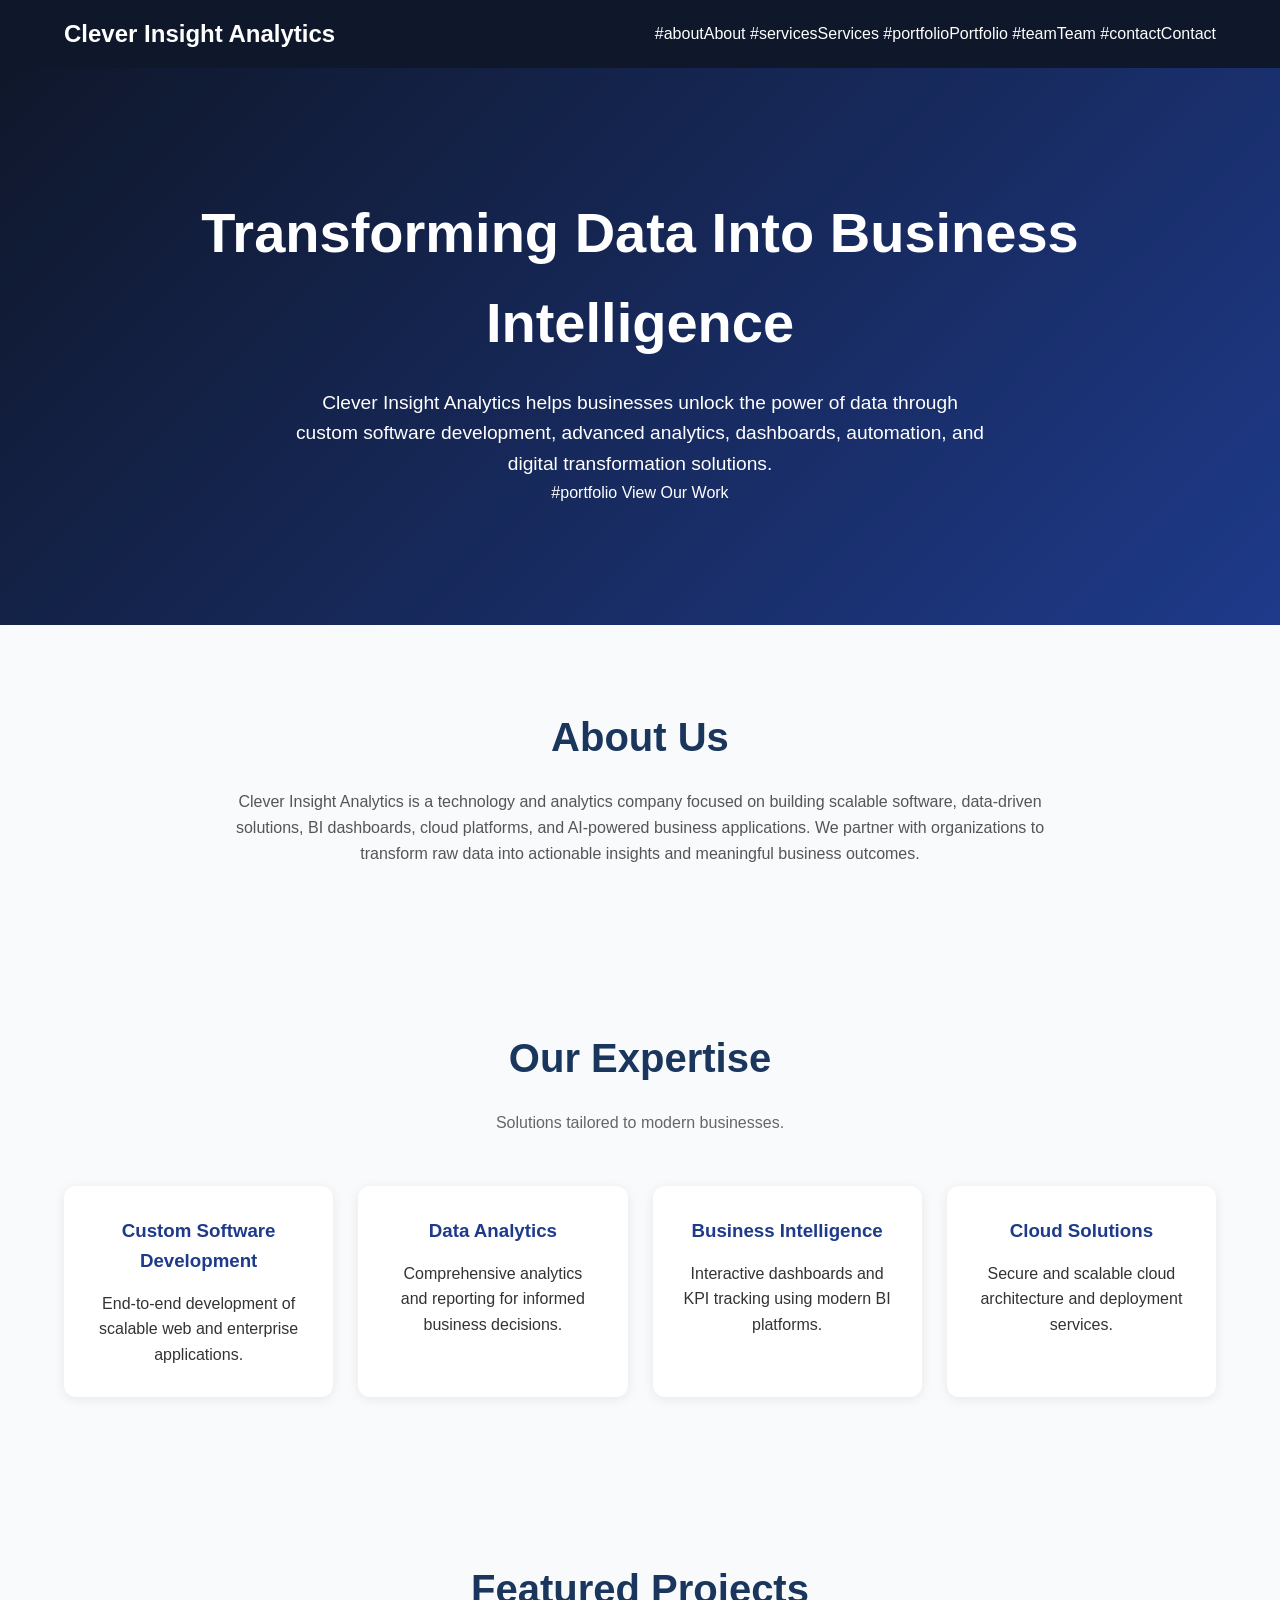
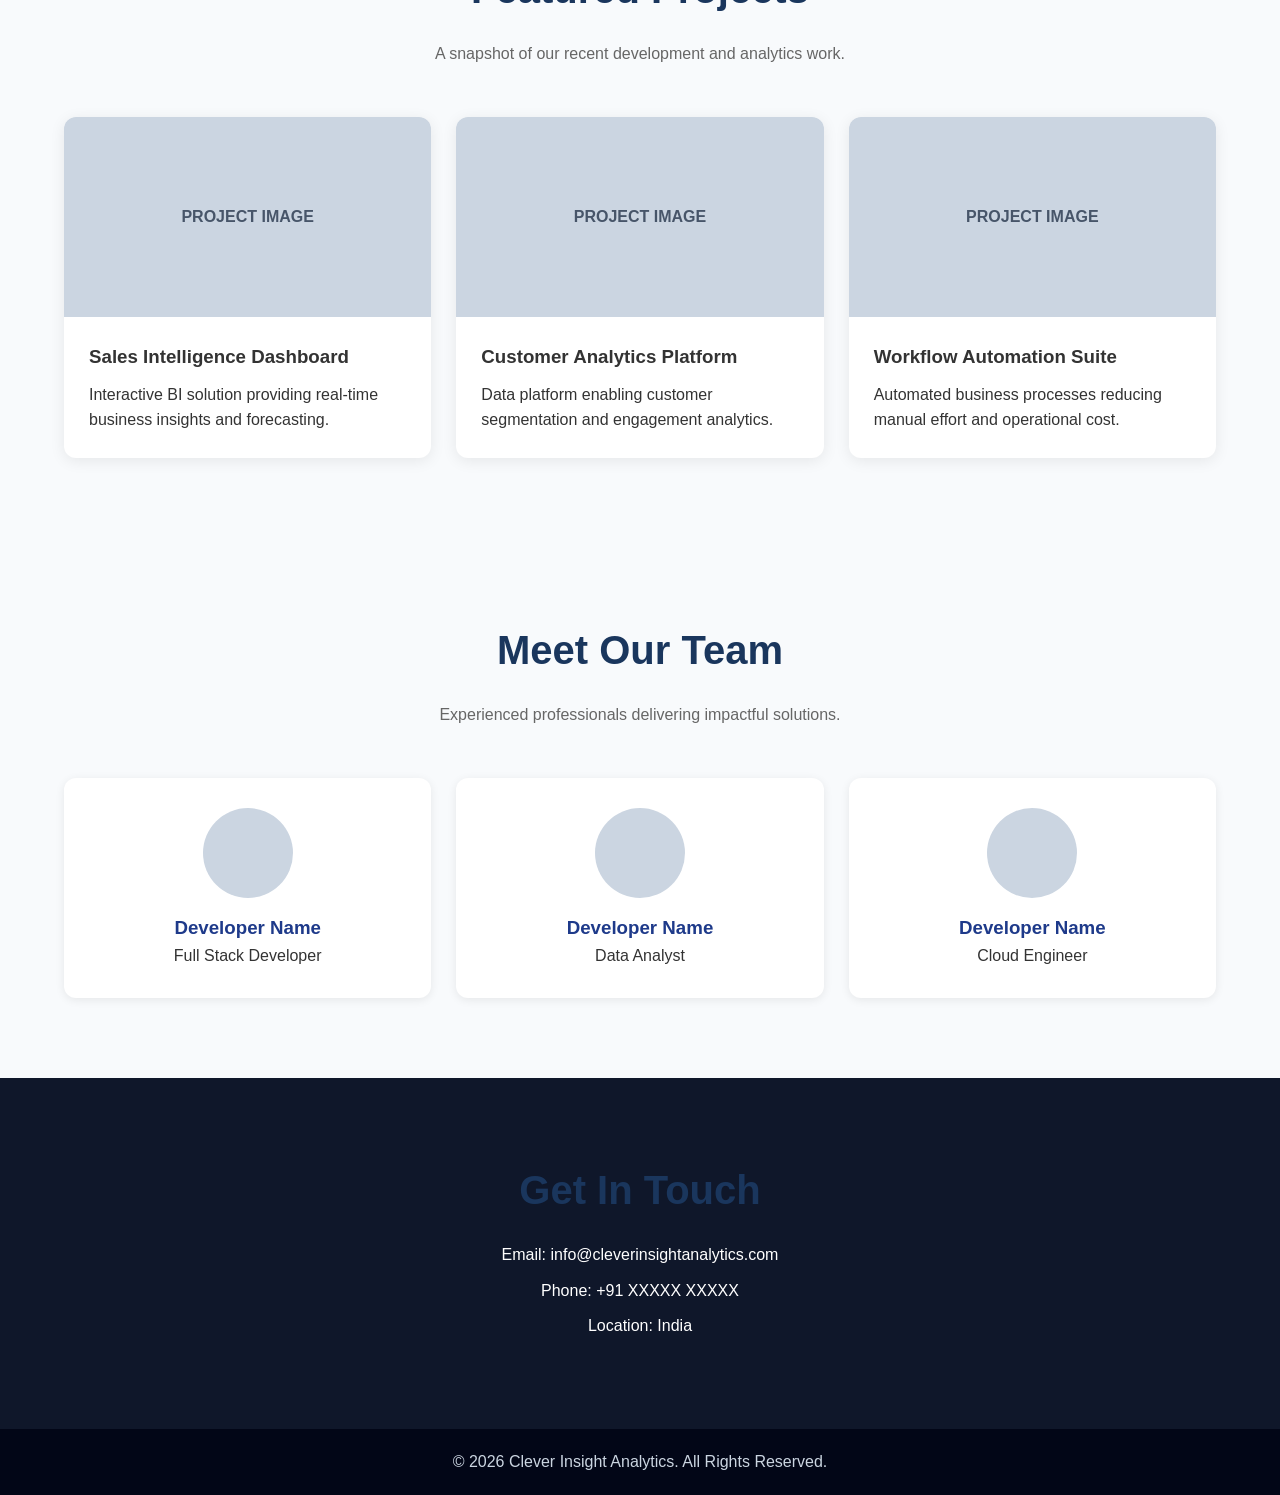
==== index.html @ 10a28049 "First commit with a template website for Clever Insight Analytics" ====
<!DOCTYPE html>
<html lang="en">
<head>
    <meta charset="UTF-8">
    <meta name="viewport" content="width=device-width, initial-scale=1.0">

    <!-- CUSTOMIZE: Website Title -->
    <title>Clever Insight Analytics | Portfolio</title>

    <style>
        /* ==============================
           GLOBAL STYLES
        ============================== */

        * {
            margin: 0;
            padding: 0;
            box-sizing: border-box;
        }

        body {
            font-family: 'Segoe UI', sans-serif;
            line-height: 1.6;
            color: #333;
            background: #f8fafc;
        }

        a {
            text-decoration: none;
        }

        .container {
            width: 90%;
            max-width: 1200px;
            margin: auto;
        }

        section {
            padding: 80px 0;
        }

        h2 {
            text-align: center;
            margin-bottom: 20px;
            font-size: 2.5rem;
            color: #1a365d;
        }

        .section-description {
            text-align: center;
            color: #666;
            margin-bottom: 50px;
        }

        /* ==============================
           NAVBAR
        ============================== */

        nav {
            background: #0f172a;
            color: white;
            position: sticky;
            top: 0;
            z-index: 100;
            padding: 15px 0;
        }

        .nav-wrapper {
            display: flex;
            justify-content: space-between;
            align-items: center;
        }

        .logo {
            font-size: 1.5rem;
            font-weight: bold;
        }

        .nav-links a {
            color: white;
            margin-left: 25px;
            font-weight: 500;
        }

        .nav-links a:hover {
            color: #38bdf8;
        }

        /* ==============================
           HERO SECTION
        ============================== */

        .hero {
            background: linear-gradient(135deg, #0f172a, #1e3a8a);
            color: white;
            text-align: center;
            padding: 120px 20px;
        }

        .hero h1 {
            font-size: 3.5rem;
            margin-bottom: 20px;
        }

        .hero p {
            max-width: 700px;
            margin: auto;
            font-size: 1.2rem;
        }

        .hero-btn {
            display: inline-block;
            margin-top: 30px;
            background: #38bdf8;
            color: #fff;
            padding: 14px 28px;
            border-radius: 8px;
            transition: 0.3s;
        }

        .hero-btn:hover {
            background: #0ea5e9;
        }

        /* ==============================
           ABOUT SECTION
        ============================== */

        .about {
            text-align: center;
        }

        .about p {
            max-width: 850px;
            margin: auto;
            color: #555;
        }

        /* ==============================
           SERVICES
        ============================== */

        .services-grid {
            display: grid;
            grid-template-columns: repeat(auto-fit, minmax(260px, 1fr));
            gap: 25px;
        }

        .service-card {
            background: white;
            padding: 30px;
            border-radius: 12px;
            box-shadow: 0 2px 12px rgba(0,0,0,0.08);
            text-align: center;
        }

        .service-card h3 {
            color: #1e3a8a;
            margin-bottom: 15px;
        }

        /* ==============================
           PORTFOLIO
        ============================== */

        .portfolio-grid {
            display: grid;
            grid-template-columns: repeat(auto-fit,minmax(300px,1fr));
            gap: 25px;
        }

        .portfolio-card {
            background: white;
            border-radius: 12px;
            overflow: hidden;
            box-shadow: 0 3px 15px rgba(0,0,0,.08);
        }

        .portfolio-image {
            height: 200px;
            background: #cbd5e1;
            display: flex;
            align-items: center;
            justify-content: center;
            color: #475569;
            font-weight: bold;
        }

        .portfolio-content {
            padding: 25px;
        }

        .portfolio-content h3 {
            margin-bottom: 10px;
        }

        /* ==============================
           TEAM
        ============================== */

        .team-grid {
            display: grid;
            grid-template-columns: repeat(auto-fit,minmax(250px,1fr));
            gap: 25px;
        }

        .team-card {
            background: white;
            border-radius: 12px;
            padding: 30px;
            text-align: center;
            box-shadow: 0 2px 10px rgba(0,0,0,.08);
        }

        .team-avatar {
            width: 90px;
            height: 90px;
            border-radius: 50%;
            background: #cbd5e1;
            margin: 0 auto 15px;
        }

        .team-card h3 {
            color: #1e3a8a;
        }

        /* ==============================
           CONTACT
        ============================== */

        .contact {
            background: #0f172a;
            color: white;
            text-align: center;
        }

        .contact p {
            margin: 10px 0;
        }

        /* ==============================
           FOOTER
        ============================== */

        footer {
            background: #020617;
            color: #cbd5e1;
            text-align: center;
            padding: 20px;
        }

        @media(max-width:768px) {

            .hero h1 {
                font-size: 2.5rem;
            }

            .nav-links {
                font-size: 0.9rem;
            }
        }
    </style>
</head>
<body>

    <!-- ==============================
         NAVIGATION
         CUSTOMIZE: Menu items if needed
    =============================== -->
    <nav>
        <div class="container nav-wrapper">
            <div class="logo">Clever Insight Analytics</div>

            <div class="nav-links">
                #aboutAbout</a>
                #servicesServices</a>
                #portfolioPortfolio</a>
                #teamTeam</a>
                #contactContact</a>
            </div>
        </div>
    </nav>


    <!-- ==============================
         HERO SECTION
         CUSTOMIZE: Heading & Tagline
    =============================== -->
    <section class="hero">
        <div class="container">
            <h1>Transforming Data Into Business Intelligence</h1>

            <p>
                Clever Insight Analytics helps businesses unlock the
                power of data through custom software development,
                advanced analytics, dashboards, automation, and
                digital transformation solutions.
            </p>

            #portfolio
                View Our Work
            </a>
        </div>
    </section>


    <!-- ==============================
         ABOUT US
         CUSTOMIZE: Company description
    =============================== -->
    <section id="about" class="about">
        <div class="container">
            <h2>About Us</h2>

            <p>
                Clever Insight Analytics is a technology and analytics
                company focused on building scalable software,
                data-driven solutions, BI dashboards, cloud platforms,
                and AI-powered business applications. We partner with
                organizations to transform raw data into actionable
                insights and meaningful business outcomes.
            </p>
        </div>
    </section>


    <!-- ==============================
         SERVICES
         CUSTOMIZE: Service offerings
    =============================== -->
    <section id="services">
        <div class="container">
            <h2>Our Expertise</h2>
            <p class="section-description">
                Solutions tailored to modern businesses.
            </p>

            <div class="services-grid">

                <div class="service-card">
                    <h3>Custom Software Development</h3>
                    <p>
                        End-to-end development of scalable web and
                        enterprise applications.
                    </p>
                </div>

                <div class="service-card">
                    <h3>Data Analytics</h3>
                    <p>
                        Comprehensive analytics and reporting for
                        informed business decisions.
                    </p>
                </div>

                <div class="service-card">
                    <h3>Business Intelligence</h3>
                    <p>
                        Interactive dashboards and KPI tracking using
                        modern BI platforms.
                    </p>
                </div>

                <div class="service-card">
                    <h3>Cloud Solutions</h3>
                    <p>
                        Secure and scalable cloud architecture and
                        deployment services.
                    </p>
                </div>

            </div>
        </div>
    </section>


    <!-- ==============================
         PORTFOLIO
         CUSTOMIZE:
         - Project names
         - Descriptions
         - Images
    =============================== -->
    <section id="portfolio">
        <div class="container">
            <h2>Featured Projects</h2>

            <p class="section-description">
                A snapshot of our recent development and analytics work.
            </p>

            <div class="portfolio-grid">

                <div class="portfolio-card">
                    <div class="portfolio-image">
                        PROJECT IMAGE
                    </div>

                    <div class="portfolio-content">
                        <h3>Sales Intelligence Dashboard</h3>
                        <p>
                            Interactive BI solution providing real-time
                            business insights and forecasting.
                        </p>
                    </div>
                </div>

                <div class="portfolio-card">
                    <div class="portfolio-image">
                        PROJECT IMAGE
                    </div>

                    <div class="portfolio-content">
                        <h3>Customer Analytics Platform</h3>
                        <p>
                            Data platform enabling customer segmentation
                            and engagement analytics.
                        </p>
                    </div>
                </div>

                <div class="portfolio-card">
                    <div class="portfolio-image">
                        PROJECT IMAGE
                    </div>

                    <div class="portfolio-content">
                        <h3>Workflow Automation Suite</h3>
                        <p>
                            Automated business processes reducing manual
                            effort and operational cost.
                        </p>
                    </div>
                </div>

            </div>
        </div>
    </section>


    <!-- ==============================
         TEAM SECTION
         CUSTOMIZE:
         Developer names
         Roles
         Profile photos
    =============================== -->
    <section id="team">
        <div class="container">
            <h2>Meet Our Team</h2>

            <p class="section-description">
                Experienced professionals delivering impactful solutions.
            </p>

            <div class="team-grid">

                <div class="team-card">
                    <div class="team-avatar"></div>
                    <h3>Developer Name</h3>
                    <p>Full Stack Developer</p>
                </div>

                <div class="team-card">
                    <div class="team-avatar"></div>
                    <h3>Developer Name</h3>
                    <p>Data Analyst</p>
                </div>

                <div class="team-card">
                    <div class="team-avatar"></div>
                    <h3>Developer Name</h3>
                    <p>Cloud Engineer</p>
                </div>

            </div>
        </div>
    </section>


    <!-- ==============================
         CONTACT
         CUSTOMIZE:
         Email
         Phone
         Address
         Social Links
    =============================== -->
    <section id="contact" class="contact">
        <div class="container">
            <h2>Get In Touch</h2>

            <p>Email: info@cleverinsightanalytics.com</p>
            <p>Phone: +91 XXXXX XXXXX</p>
            <p>Location: India</p>
        </div>
    </section>


    <!-- ==============================
         FOOTER
         CUSTOMIZE: Copyright
    =============================== -->
    <footer>
        <p>
            © 2026 Clever Insight Analytics.
            All Rights Reserved.
        </p>
    </footer>

</body>
</html>
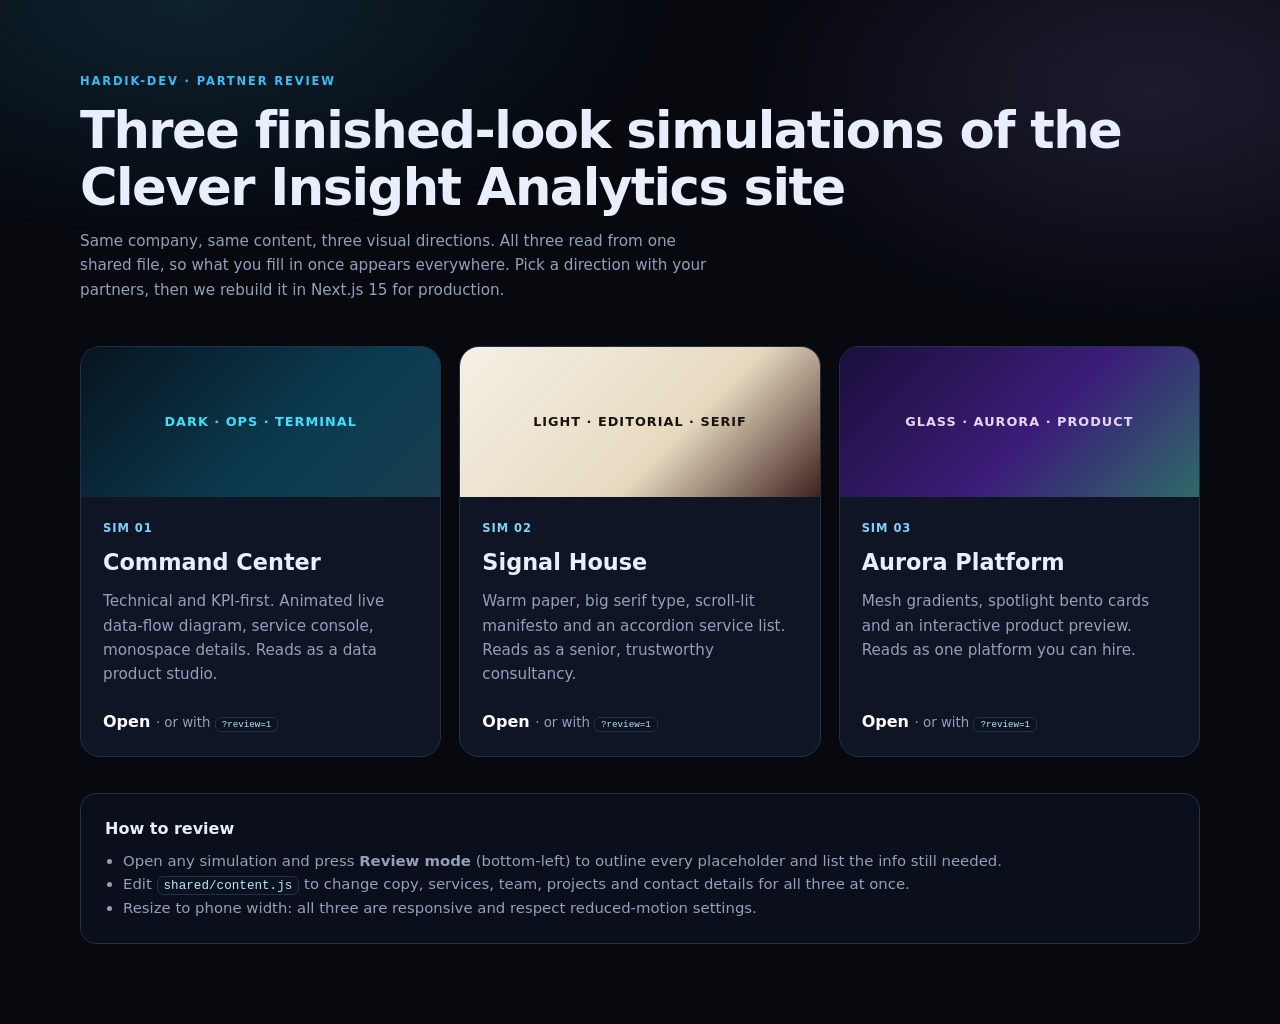
==== commit 95987363: "Add files via upload" ====
--- a/index.html
+++ b/index.html
@@ -1,512 +1,72 @@
 <!DOCTYPE html>
 <html lang="en">
 <head>
-    <meta charset="UTF-8">
-    <meta name="viewport" content="width=device-width, initial-scale=1.0">
-
-    <!-- CUSTOMIZE: Website Title -->
-    <title>Clever Insight Analytics | Portfolio</title>
-
-    <style>
-        /* ==============================
-           GLOBAL STYLES
-        ============================== */
-
-        * {
-            margin: 0;
-            padding: 0;
-            box-sizing: border-box;
-        }
-
-        body {
-            font-family: 'Segoe UI', sans-serif;
-            line-height: 1.6;
-            color: #333;
-            background: #f8fafc;
-        }
-
-        a {
-            text-decoration: none;
-        }
-
-        .container {
-            width: 90%;
-            max-width: 1200px;
-            margin: auto;
-        }
-
-        section {
-            padding: 80px 0;
-        }
-
-        h2 {
-            text-align: center;
-            margin-bottom: 20px;
-            font-size: 2.5rem;
-            color: #1a365d;
-        }
-
-        .section-description {
-            text-align: center;
-            color: #666;
-            margin-bottom: 50px;
-        }
-
-        /* ==============================
-           NAVBAR
-        ============================== */
-
-        nav {
-            background: #0f172a;
-            color: white;
-            position: sticky;
-            top: 0;
-            z-index: 100;
-            padding: 15px 0;
-        }
-
-        .nav-wrapper {
-            display: flex;
-            justify-content: space-between;
-            align-items: center;
-        }
-
-        .logo {
-            font-size: 1.5rem;
-            font-weight: bold;
-        }
-
-        .nav-links a {
-            color: white;
-            margin-left: 25px;
-            font-weight: 500;
-        }
-
-        .nav-links a:hover {
-            color: #38bdf8;
-        }
-
-        /* ==============================
-           HERO SECTION
-        ============================== */
-
-        .hero {
-            background: linear-gradient(135deg, #0f172a, #1e3a8a);
-            color: white;
-            text-align: center;
-            padding: 120px 20px;
-        }
-
-        .hero h1 {
-            font-size: 3.5rem;
-            margin-bottom: 20px;
-        }
-
-        .hero p {
-            max-width: 700px;
-            margin: auto;
-            font-size: 1.2rem;
-        }
-
-        .hero-btn {
-            display: inline-block;
-            margin-top: 30px;
-            background: #38bdf8;
-            color: #fff;
-            padding: 14px 28px;
-            border-radius: 8px;
-            transition: 0.3s;
-        }
-
-        .hero-btn:hover {
-            background: #0ea5e9;
-        }
-
-        /* ==============================
-           ABOUT SECTION
-        ============================== */
-
-        .about {
-            text-align: center;
-        }
-
-        .about p {
-            max-width: 850px;
-            margin: auto;
-            color: #555;
-        }
-
-        /* ==============================
-           SERVICES
-        ============================== */
-
-        .services-grid {
-            display: grid;
-            grid-template-columns: repeat(auto-fit, minmax(260px, 1fr));
-            gap: 25px;
-        }
-
-        .service-card {
-            background: white;
-            padding: 30px;
-            border-radius: 12px;
-            box-shadow: 0 2px 12px rgba(0,0,0,0.08);
-            text-align: center;
-        }
-
-        .service-card h3 {
-            color: #1e3a8a;
-            margin-bottom: 15px;
-        }
-
-        /* ==============================
-           PORTFOLIO
-        ============================== */
-
-        .portfolio-grid {
-            display: grid;
-            grid-template-columns: repeat(auto-fit,minmax(300px,1fr));
-            gap: 25px;
-        }
-
-        .portfolio-card {
-            background: white;
-            border-radius: 12px;
-            overflow: hidden;
-            box-shadow: 0 3px 15px rgba(0,0,0,.08);
-        }
-
-        .portfolio-image {
-            height: 200px;
-            background: #cbd5e1;
-            display: flex;
-            align-items: center;
-            justify-content: center;
-            color: #475569;
-            font-weight: bold;
-        }
-
-        .portfolio-content {
-            padding: 25px;
-        }
-
-        .portfolio-content h3 {
-            margin-bottom: 10px;
-        }
-
-        /* ==============================
-           TEAM
-        ============================== */
-
-        .team-grid {
-            display: grid;
-            grid-template-columns: repeat(auto-fit,minmax(250px,1fr));
-            gap: 25px;
-        }
-
-        .team-card {
-            background: white;
-            border-radius: 12px;
-            padding: 30px;
-            text-align: center;
-            box-shadow: 0 2px 10px rgba(0,0,0,.08);
-        }
-
-        .team-avatar {
-            width: 90px;
-            height: 90px;
-            border-radius: 50%;
-            background: #cbd5e1;
-            margin: 0 auto 15px;
-        }
-
-        .team-card h3 {
-            color: #1e3a8a;
-        }
-
-        /* ==============================
-           CONTACT
-        ============================== */
-
-        .contact {
-            background: #0f172a;
-            color: white;
-            text-align: center;
-        }
-
-        .contact p {
-            margin: 10px 0;
-        }
-
-        /* ==============================
-           FOOTER
-        ============================== */
-
-        footer {
-            background: #020617;
-            color: #cbd5e1;
-            text-align: center;
-            padding: 20px;
-        }
-
-        @media(max-width:768px) {
-
-            .hero h1 {
-                font-size: 2.5rem;
-            }
-
-            .nav-links {
-                font-size: 0.9rem;
-            }
-        }
-    </style>
+  <meta charset="UTF-8" />
+  <meta name="viewport" content="width=device-width, initial-scale=1" />
+  <title>Clever Insight Analytics — Design simulations (partner review)</title>
+  <meta name="robots" content="noindex" />
+  <style>
+    :root{--bg:#07090f;--card:#0f1524;--line:#243049;--text:#e8eefc;--muted:#93a0bb}
+    *{box-sizing:border-box;margin:0;padding:0}
+    body{font-family:ui-sans-serif,system-ui,"Segoe UI",sans-serif;background:var(--bg);color:var(--text);min-height:100vh;line-height:1.6}
+    body::before{content:"";position:fixed;inset:0;z-index:-1;background:radial-gradient(800px 400px at 15% 0%,rgba(56,189,248,.14),transparent 60%),radial-gradient(700px 400px at 90% 10%,rgba(167,139,250,.14),transparent 60%)}
+    .wrap{width:min(1120px,92%);margin:0 auto;padding:72px 0 80px}
+    .kicker{color:#38bdf8;letter-spacing:.16em;font-size:.72rem;font-weight:700;text-transform:uppercase}
+    h1{font-size:clamp(2rem,4vw,3.3rem);margin:12px 0 14px;letter-spacing:-.03em;line-height:1.1}
+    .lede{color:var(--muted);max-width:66ch}
+    .grid{display:grid;grid-template-columns:repeat(3,1fr);gap:18px;margin-top:44px}
+    a.card{display:flex;flex-direction:column;border:1px solid var(--line);border-radius:20px;overflow:hidden;text-decoration:none;color:inherit;background:var(--card);transition:transform .25s,border-color .25s}
+    a.card:hover{transform:translateY(-5px);border-color:#3b82f6}
+    .thumb{height:150px;display:grid;place-items:center;font-weight:700;letter-spacing:.08em;font-size:.8rem;color:rgba(255,255,255,.85)}
+    .t1{background:linear-gradient(135deg,#071420,#0b3b4f 60%,#3ee0ff33);color:#3ee0ff}
+    .t2{background:linear-gradient(135deg,#f5f0e6,#e6d9bf 60%,#c2410c44);color:#17140f}
+    .t3{background:linear-gradient(135deg,#1b0f3a,#3b1d78 55%,#5eead466);color:#e9d5ff}
+    .body{padding:22px;display:flex;flex-direction:column;gap:8px;flex:1}
+    .tag{font-size:.72rem;font-weight:700;letter-spacing:.08em;text-transform:uppercase;color:#7dd3fc}
+    h2{font-size:1.4rem}
+    p{color:var(--muted);font-size:.95rem}
+    .go{margin-top:auto;padding-top:14px;font-weight:700;color:#fff}
+    .go small{font-weight:400;color:var(--muted)}
+    .box{margin-top:36px;border:1px solid var(--line);border-radius:16px;padding:22px 24px;background:rgba(15,21,36,.6)}
+    .box h3{font-size:1rem;margin-bottom:8px}
+    .box ul{margin-left:18px;color:var(--muted);font-size:.93rem}
+    code{background:#0b1220;border:1px solid var(--line);padding:1px 6px;border-radius:6px;font-size:.85em;color:#bae6fd}
+    @media(max-width:900px){.grid{grid-template-columns:1fr}}
+  </style>
 </head>
 <body>
-
-    <!-- ==============================
-         NAVIGATION
-         CUSTOMIZE: Menu items if needed
-    =============================== -->
-    <nav>
-        <div class="container nav-wrapper">
-            <div class="logo">Clever Insight Analytics</div>
-
-            <div class="nav-links">
-                #aboutAbout</a>
-                #servicesServices</a>
-                #portfolioPortfolio</a>
-                #teamTeam</a>
-                #contactContact</a>
-            </div>
-        </div>
-    </nav>
-
-
-    <!-- ==============================
-         HERO SECTION
-         CUSTOMIZE: Heading & Tagline
-    =============================== -->
-    <section class="hero">
-        <div class="container">
-            <h1>Transforming Data Into Business Intelligence</h1>
-
-            <p>
-                Clever Insight Analytics helps businesses unlock the
-                power of data through custom software development,
-                advanced analytics, dashboards, automation, and
-                digital transformation solutions.
-            </p>
-
-            #portfolio
-                View Our Work
-            </a>
-        </div>
-    </section>
-
-
-    <!-- ==============================
-         ABOUT US
-         CUSTOMIZE: Company description
-    =============================== -->
-    <section id="about" class="about">
-        <div class="container">
-            <h2>About Us</h2>
-
-            <p>
-                Clever Insight Analytics is a technology and analytics
-                company focused on building scalable software,
-                data-driven solutions, BI dashboards, cloud platforms,
-                and AI-powered business applications. We partner with
-                organizations to transform raw data into actionable
-                insights and meaningful business outcomes.
-            </p>
-        </div>
-    </section>
-
-
-    <!-- ==============================
-         SERVICES
-         CUSTOMIZE: Service offerings
-    =============================== -->
-    <section id="services">
-        <div class="container">
-            <h2>Our Expertise</h2>
-            <p class="section-description">
-                Solutions tailored to modern businesses.
-            </p>
-
-            <div class="services-grid">
-
-                <div class="service-card">
-                    <h3>Custom Software Development</h3>
-                    <p>
-                        End-to-end development of scalable web and
-                        enterprise applications.
-                    </p>
-                </div>
-
-                <div class="service-card">
-                    <h3>Data Analytics</h3>
-                    <p>
-                        Comprehensive analytics and reporting for
-                        informed business decisions.
-                    </p>
-                </div>
-
-                <div class="service-card">
-                    <h3>Business Intelligence</h3>
-                    <p>
-                        Interactive dashboards and KPI tracking using
-                        modern BI platforms.
-                    </p>
-                </div>
-
-                <div class="service-card">
-                    <h3>Cloud Solutions</h3>
-                    <p>
-                        Secure and scalable cloud architecture and
-                        deployment services.
-                    </p>
-                </div>
-
-            </div>
-        </div>
-    </section>
-
-
-    <!-- ==============================
-         PORTFOLIO
-         CUSTOMIZE:
-         - Project names
-         - Descriptions
-         - Images
-    =============================== -->
-    <section id="portfolio">
-        <div class="container">
-            <h2>Featured Projects</h2>
-
-            <p class="section-description">
-                A snapshot of our recent development and analytics work.
-            </p>
-
-            <div class="portfolio-grid">
-
-                <div class="portfolio-card">
-                    <div class="portfolio-image">
-                        PROJECT IMAGE
-                    </div>
-
-                    <div class="portfolio-content">
-                        <h3>Sales Intelligence Dashboard</h3>
-                        <p>
-                            Interactive BI solution providing real-time
-                            business insights and forecasting.
-                        </p>
-                    </div>
-                </div>
-
-                <div class="portfolio-card">
-                    <div class="portfolio-image">
-                        PROJECT IMAGE
-                    </div>
-
-                    <div class="portfolio-content">
-                        <h3>Customer Analytics Platform</h3>
-                        <p>
-                            Data platform enabling customer segmentation
-                            and engagement analytics.
-                        </p>
-                    </div>
-                </div>
-
-                <div class="portfolio-card">
-                    <div class="portfolio-image">
-                        PROJECT IMAGE
-                    </div>
-
-                    <div class="portfolio-content">
-                        <h3>Workflow Automation Suite</h3>
-                        <p>
-                            Automated business processes reducing manual
-                            effort and operational cost.
-                        </p>
-                    </div>
-                </div>
-
-            </div>
-        </div>
-    </section>
-
-
-    <!-- ==============================
-         TEAM SECTION
-         CUSTOMIZE:
-         Developer names
-         Roles
-         Profile photos
-    =============================== -->
-    <section id="team">
-        <div class="container">
-            <h2>Meet Our Team</h2>
-
-            <p class="section-description">
-                Experienced professionals delivering impactful solutions.
-            </p>
-
-            <div class="team-grid">
-
-                <div class="team-card">
-                    <div class="team-avatar"></div>
-                    <h3>Developer Name</h3>
-                    <p>Full Stack Developer</p>
-                </div>
-
-                <div class="team-card">
-                    <div class="team-avatar"></div>
-                    <h3>Developer Name</h3>
-                    <p>Data Analyst</p>
-                </div>
-
-                <div class="team-card">
-                    <div class="team-avatar"></div>
-                    <h3>Developer Name</h3>
-                    <p>Cloud Engineer</p>
-                </div>
-
-            </div>
-        </div>
-    </section>
-
-
-    <!-- ==============================
-         CONTACT
-         CUSTOMIZE:
-         Email
-         Phone
-         Address
-         Social Links
-    =============================== -->
-    <section id="contact" class="contact">
-        <div class="container">
-            <h2>Get In Touch</h2>
-
-            <p>Email: info@cleverinsightanalytics.com</p>
-            <p>Phone: +91 XXXXX XXXXX</p>
-            <p>Location: India</p>
-        </div>
-    </section>
-
-
-    <!-- ==============================
-         FOOTER
-         CUSTOMIZE: Copyright
-    =============================== -->
-    <footer>
-        <p>
-            © 2026 Clever Insight Analytics.
-            All Rights Reserved.
-        </p>
-    </footer>
-
+  <div class="wrap">
+    <p class="kicker">Hardik-dev · partner review</p>
+    <h1>Three finished-look simulations of the Clever Insight Analytics site</h1>
+    <p class="lede">Same company, same content, three visual directions. All three read from one shared file, so what you fill in once appears everywhere. Pick a direction with your partners, then we rebuild it in Next.js 15 for production.</p>
+    <div class="grid">
+      <a class="card" href="./sim-01-command-center/index.html">
+        <div class="thumb t1">DARK · OPS · TERMINAL</div>
+        <div class="body"><span class="tag">Sim 01</span><h2>Command Center</h2>
+          <p>Technical and KPI-first. Animated live data-flow diagram, service console, monospace details. Reads as a data product studio.</p>
+          <span class="go">Open <small>· or with <code>?review=1</code></small></span></div>
+      </a>
+      <a class="card" href="./sim-02-signal-house/index.html">
+        <div class="thumb t2">LIGHT · EDITORIAL · SERIF</div>
+        <div class="body"><span class="tag">Sim 02</span><h2>Signal House</h2>
+          <p>Warm paper, big serif type, scroll-lit manifesto and an accordion service list. Reads as a senior, trustworthy consultancy.</p>
+          <span class="go">Open <small>· or with <code>?review=1</code></small></span></div>
+      </a>
+      <a class="card" href="./sim-03-aurora-platform/index.html">
+        <div class="thumb t3">GLASS · AURORA · PRODUCT</div>
+        <div class="body"><span class="tag">Sim 03</span><h2>Aurora Platform</h2>
+          <p>Mesh gradients, spotlight bento cards and an interactive product preview. Reads as one platform you can hire.</p>
+          <span class="go">Open <small>· or with <code>?review=1</code></small></span></div>
+      </a>
+    </div>
+    <div class="box">
+      <h3>How to review</h3>
+      <ul>
+        <li>Open any simulation and press <b>Review mode</b> (bottom-left) to outline every placeholder and list the info still needed.</li>
+        <li>Edit <code>shared/content.js</code> to change copy, services, team, projects and contact details for all three at once.</li>
+        <li>Resize to phone width: all three are responsive and respect reduced-motion settings.</li>
+      </ul>
+    </div>
+  </div>
 </body>
-</html>+</html>
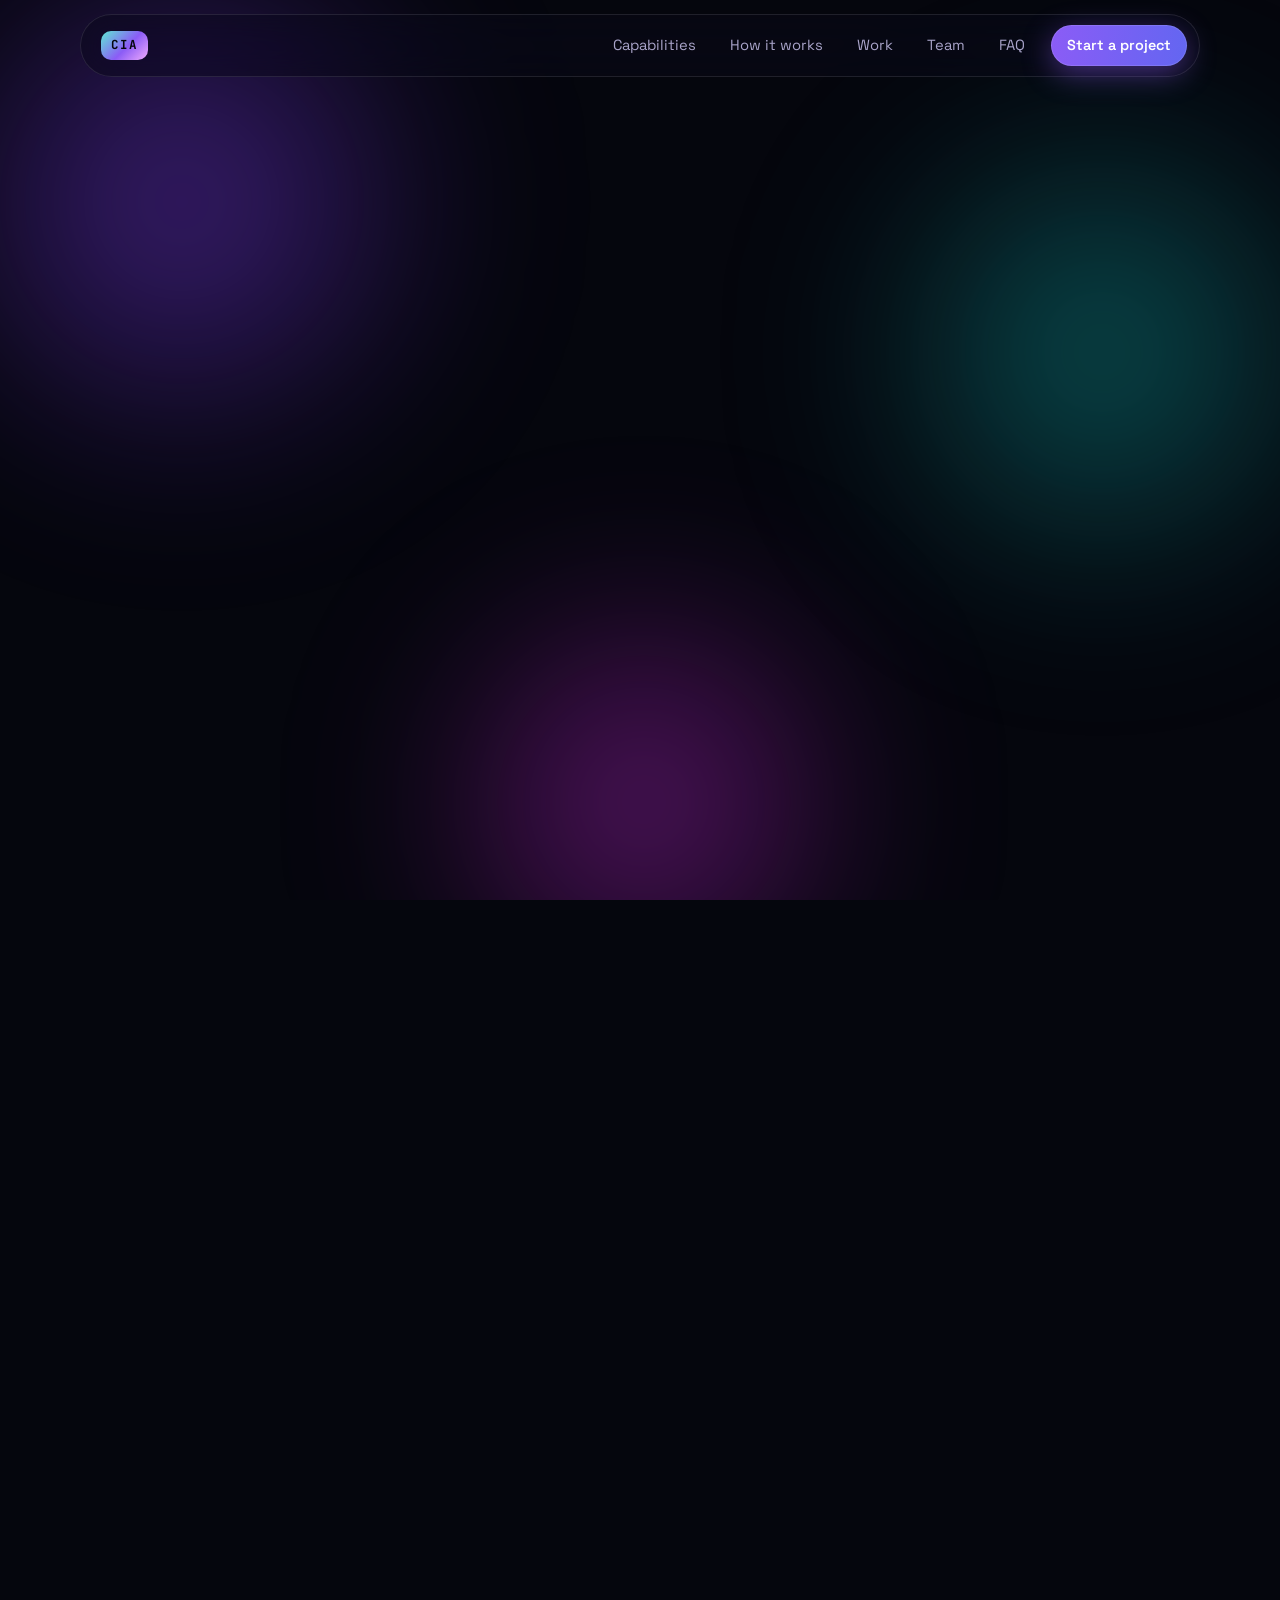
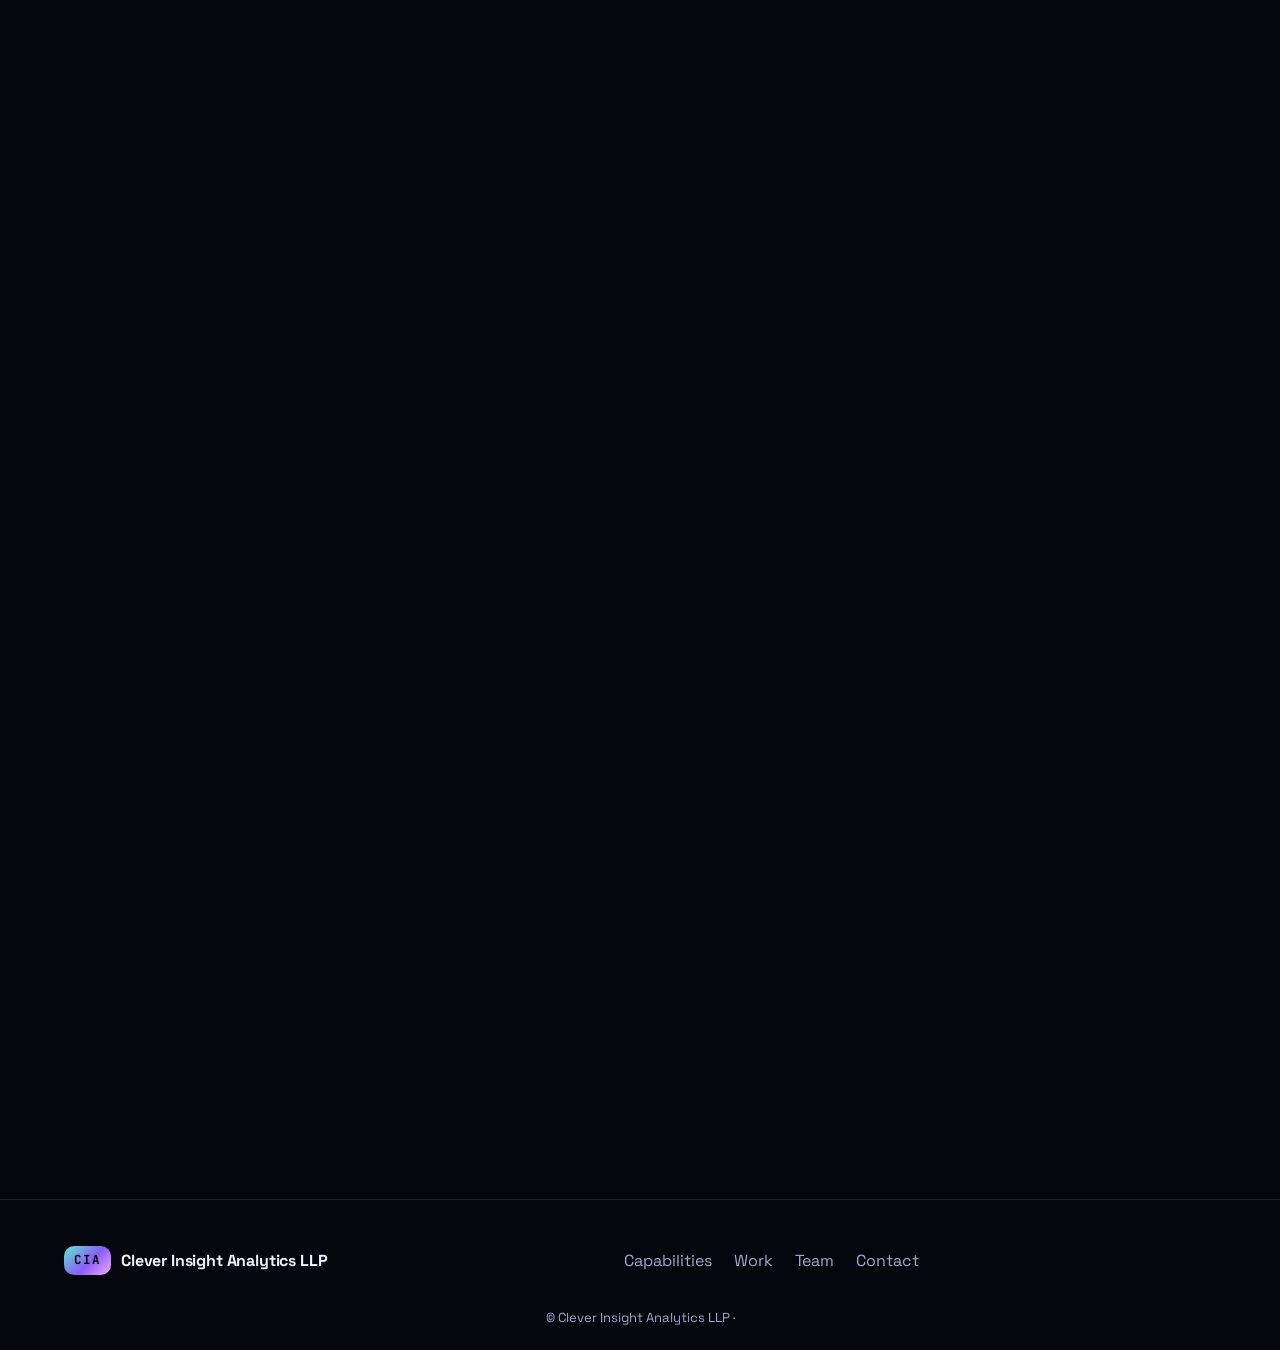
==== commit 61676343: "Add files via upload" ====
--- a/index.html
+++ b/index.html
@@ -1,72 +1,272 @@
-<!DOCTYPE html>
-<html lang="en">
-<head>
-  <meta charset="UTF-8" />
-  <meta name="viewport" content="width=device-width, initial-scale=1" />
-  <title>Clever Insight Analytics — Design simulations (partner review)</title>
-  <meta name="robots" content="noindex" />
-  <style>
-    :root{--bg:#07090f;--card:#0f1524;--line:#243049;--text:#e8eefc;--muted:#93a0bb}
-    *{box-sizing:border-box;margin:0;padding:0}
-    body{font-family:ui-sans-serif,system-ui,"Segoe UI",sans-serif;background:var(--bg);color:var(--text);min-height:100vh;line-height:1.6}
-    body::before{content:"";position:fixed;inset:0;z-index:-1;background:radial-gradient(800px 400px at 15% 0%,rgba(56,189,248,.14),transparent 60%),radial-gradient(700px 400px at 90% 10%,rgba(167,139,250,.14),transparent 60%)}
-    .wrap{width:min(1120px,92%);margin:0 auto;padding:72px 0 80px}
-    .kicker{color:#38bdf8;letter-spacing:.16em;font-size:.72rem;font-weight:700;text-transform:uppercase}
-    h1{font-size:clamp(2rem,4vw,3.3rem);margin:12px 0 14px;letter-spacing:-.03em;line-height:1.1}
-    .lede{color:var(--muted);max-width:66ch}
-    .grid{display:grid;grid-template-columns:repeat(3,1fr);gap:18px;margin-top:44px}
-    a.card{display:flex;flex-direction:column;border:1px solid var(--line);border-radius:20px;overflow:hidden;text-decoration:none;color:inherit;background:var(--card);transition:transform .25s,border-color .25s}
-    a.card:hover{transform:translateY(-5px);border-color:#3b82f6}
-    .thumb{height:150px;display:grid;place-items:center;font-weight:700;letter-spacing:.08em;font-size:.8rem;color:rgba(255,255,255,.85)}
-    .t1{background:linear-gradient(135deg,#071420,#0b3b4f 60%,#3ee0ff33);color:#3ee0ff}
-    .t2{background:linear-gradient(135deg,#f5f0e6,#e6d9bf 60%,#c2410c44);color:#17140f}
-    .t3{background:linear-gradient(135deg,#1b0f3a,#3b1d78 55%,#5eead466);color:#e9d5ff}
-    .body{padding:22px;display:flex;flex-direction:column;gap:8px;flex:1}
-    .tag{font-size:.72rem;font-weight:700;letter-spacing:.08em;text-transform:uppercase;color:#7dd3fc}
-    h2{font-size:1.4rem}
-    p{color:var(--muted);font-size:.95rem}
-    .go{margin-top:auto;padding-top:14px;font-weight:700;color:#fff}
-    .go small{font-weight:400;color:var(--muted)}
-    .box{margin-top:36px;border:1px solid var(--line);border-radius:16px;padding:22px 24px;background:rgba(15,21,36,.6)}
-    .box h3{font-size:1rem;margin-bottom:8px}
-    .box ul{margin-left:18px;color:var(--muted);font-size:.93rem}
-    code{background:#0b1220;border:1px solid var(--line);padding:1px 6px;border-radius:6px;font-size:.85em;color:#bae6fd}
-    @media(max-width:900px){.grid{grid-template-columns:1fr}}
-  </style>
-</head>
-<body>
-  <div class="wrap">
-    <p class="kicker">Hardik-dev · partner review</p>
-    <h1>Three finished-look simulations of the Clever Insight Analytics site</h1>
-    <p class="lede">Same company, same content, three visual directions. All three read from one shared file, so what you fill in once appears everywhere. Pick a direction with your partners, then we rebuild it in Next.js 15 for production.</p>
-    <div class="grid">
-      <a class="card" href="./sim-01-command-center/index.html">
-        <div class="thumb t1">DARK · OPS · TERMINAL</div>
-        <div class="body"><span class="tag">Sim 01</span><h2>Command Center</h2>
-          <p>Technical and KPI-first. Animated live data-flow diagram, service console, monospace details. Reads as a data product studio.</p>
-          <span class="go">Open <small>· or with <code>?review=1</code></small></span></div>
-      </a>
-      <a class="card" href="./sim-02-signal-house/index.html">
-        <div class="thumb t2">LIGHT · EDITORIAL · SERIF</div>
-        <div class="body"><span class="tag">Sim 02</span><h2>Signal House</h2>
-          <p>Warm paper, big serif type, scroll-lit manifesto and an accordion service list. Reads as a senior, trustworthy consultancy.</p>
-          <span class="go">Open <small>· or with <code>?review=1</code></small></span></div>
-      </a>
-      <a class="card" href="./sim-03-aurora-platform/index.html">
-        <div class="thumb t3">GLASS · AURORA · PRODUCT</div>
-        <div class="body"><span class="tag">Sim 03</span><h2>Aurora Platform</h2>
-          <p>Mesh gradients, spotlight bento cards and an interactive product preview. Reads as one platform you can hire.</p>
-          <span class="go">Open <small>· or with <code>?review=1</code></small></span></div>
-      </a>
-    </div>
-    <div class="box">
-      <h3>How to review</h3>
-      <ul>
-        <li>Open any simulation and press <b>Review mode</b> (bottom-left) to outline every placeholder and list the info still needed.</li>
-        <li>Edit <code>shared/content.js</code> to change copy, services, team, projects and contact details for all three at once.</li>
-        <li>Resize to phone width: all three are responsive and respect reduced-motion settings.</li>
-      </ul>
-    </div>
-  </div>
-</body>
-</html>
+<!DOCTYPE html>
+<html lang="en">
+<head>
+  <meta charset="UTF-8" />
+  <meta name="viewport" content="width=device-width, initial-scale=1" />
+  <title>Clever Insight Analytics LLP — Data projects, from pipeline to decision</title>
+  <meta name="description" content="Clever Insight Analytics LLP takes on data engineering, dashboards, research, and machine learning as project work. AWS and Snowflake. First demo within 3 weeks when the brief is complete." />
+  <meta name="theme-color" content="#05060d" />
+  <meta property="og:type" content="website" />
+  <meta property="og:title" content="Clever Insight Analytics LLP — Data work, delivered as one team." />
+  <meta property="og:description" content="Pipelines, dashboards, research, and models. Client names are not published." />
+  <meta name="twitter:card" content="summary_large_image" />
+  <link rel="icon" href="data:image/svg+xml,%3Csvg xmlns='http://www.w3.org/2000/svg' viewBox='0 0 32 32'%3E%3Cdefs%3E%3ClinearGradient id='g' x1='0' y1='0' x2='1' y2='1'%3E%3Cstop stop-color='%238b5cf6'/%3E%3Cstop offset='1' stop-color='%235eead4'/%3E%3C/linearGradient%3E%3C/defs%3E%3Crect width='32' height='32' rx='8' fill='url(%23g)'/%3E%3Ctext x='16' y='21' font-size='10' font-family='Arial' font-weight='700' text-anchor='middle' fill='%2305060d'%3ECIA%3C/text%3E%3C/svg%3E" />
+  <link rel="preconnect" href="https://fonts.googleapis.com" />
+  <link rel="preconnect" href="https://fonts.gstatic.com" crossorigin />
+  <link href="https://fonts.googleapis.com/css2?family=Space+Grotesk:wght@400;500;600;700&family=JetBrains+Mono:wght@400;500&display=swap" rel="stylesheet" />
+  <link rel="stylesheet" href="./styles.css" />
+</head>
+<body>
+  <a class="skip" href="#main">Skip to content</a>
+  <div class="progress" aria-hidden="true"></div>
+  <div class="aurora" aria-hidden="true"><i class="b1"></i><i class="b2"></i><i class="b3"></i></div>
+
+  <header class="nav">
+    <a class="brand" href="#top" aria-label="Clever Insight Analytics LLP — home"><span class="mark">CIA</span></a>
+    <button class="menu-btn" type="button" aria-label="Toggle menu" aria-controls="links"><span></span><span></span></button>
+    <nav class="links" id="links" aria-label="Primary">
+      <a href="#capabilities">Capabilities</a>
+      <a href="#how">How it works</a>
+      <a href="#work">Work</a>
+      <a href="#team">Team</a>
+      <a href="#faq">FAQ</a>
+      <a class="glow sm" href="#contact" data-book>Start a project</a>
+    </nav>
+  </header>
+
+  <main id="main">
+    <!-- HERO -->
+    <section class="hero" id="top">
+      <p class="chip" data-reveal><i></i><span id="status"></span></p>
+      <h1 data-copy-html="title" data-reveal style="--d:.06s"></h1>
+      <p class="lede" data-copy="lede" data-reveal style="--d:.12s"></p>
+      <div class="cta" data-reveal style="--d:.18s">
+        <a class="glow" href="#contact" data-book>Start a project <span id="ico-arrow"></span></a>
+        <a class="ghost" href="#capabilities">Explore capabilities</a>
+      </div>
+
+      <!-- Interactive product mock (illustrative) -->
+      <div class="app" id="app" data-reveal style="--d:.25s">
+        <div class="app-top">
+          <div class="dots"><span></span><span></span><span></span></div>
+          <div class="app-tabs" role="tablist" aria-label="Platform preview">
+            <button role="tab" aria-selected="true" aria-controls="pane-0" id="at-0">Pipelines</button>
+            <button role="tab" aria-selected="false" aria-controls="pane-1" id="at-1" tabindex="-1">Dashboards</button>
+            <button role="tab" aria-selected="false" aria-controls="pane-2" id="at-2" tabindex="-1">Models</button>
+            <button role="tab" aria-selected="false" aria-controls="pane-3" id="at-3" tabindex="-1">Automations</button>
+          </div>
+          <span class="live"><i></i>illustrative</span>
+        </div>
+        <div class="app-body">
+          <!-- 0 Pipelines -->
+          <div class="pane on" id="pane-0" role="tabpanel" aria-labelledby="at-0">
+            <div class="pl">
+              <div class="pl-row"><span class="st"></span><b>Sources</b><em>CRM · ERP · Web · Files</em><div class="meter"><i style="--w:92%"></i></div></div>
+              <div class="pl-row"><span class="st"></span><b>Ingest</b><em>Batch + streaming</em><div class="meter"><i style="--w:78%"></i></div></div>
+              <div class="pl-row"><span class="st"></span><b>Transform</b><em>Tested models</em><div class="meter"><i style="--w:96%"></i></div></div>
+              <div class="pl-row"><span class="st"></span><b>Warehouse</b><em>Governed &amp; documented</em><div class="meter"><i style="--w:88%"></i></div></div>
+              <div class="pl-row"><span class="st"></span><b>Serve</b><em>BI · APIs · Apps</em><div class="meter"><i style="--w:70%"></i></div></div>
+            </div>
+            <pre class="log" aria-hidden="true">$ cia run platform
+✓ sources    connected
+✓ ingest     fresh &lt; 5 min
+✓ transform  tests passed
+✓ warehouse  modelled
+→ serve      dashboards updated</pre>
+          </div>
+          <!-- 1 Dashboards -->
+          <div class="pane" id="pane-1" role="tabpanel" aria-labelledby="at-1" hidden>
+            <div class="kpis">
+              <div><small>Revenue</small><b>$1.28M</b><em class="up">▲ 12.4%</em></div>
+              <div><small>Active customers</small><b>8,420</b><em class="up">▲ 5.1%</em></div>
+              <div><small>Churn</small><b>2.3%</b><em class="dn">▼ 0.4%</em></div>
+              <div><small>Forecast accuracy</small><b>94%</b><em class="up">▲ 3 pts</em></div>
+            </div>
+            <div class="charts">
+              <svg viewBox="0 0 360 150" aria-hidden="true" class="bars">
+                <g fill="url(#gv)"><rect x="10" y="90" width="22" height="50" rx="5"/><rect x="48" y="70" width="22" height="70" rx="5"/><rect x="86" y="80" width="22" height="60" rx="5"/><rect x="124" y="50" width="22" height="90" rx="5"/><rect x="162" y="60" width="22" height="80" rx="5"/><rect x="200" y="30" width="22" height="110" rx="5"/><rect x="238" y="42" width="22" height="98" rx="5"/><rect x="276" y="18" width="22" height="122" rx="5"/><rect x="314" y="8" width="22" height="132" rx="5"/></g>
+                <defs><linearGradient id="gv" x1="0" y1="0" x2="0" y2="1"><stop stop-color="#8b5cf6"/><stop offset="1" stop-color="#5eead4" stop-opacity=".5"/></linearGradient></defs>
+              </svg>
+              <svg viewBox="0 0 150 150" aria-hidden="true" class="donut">
+                <circle cx="75" cy="75" r="52" class="d0"/><circle cx="75" cy="75" r="52" class="d1" pathLength="100"/><circle cx="75" cy="75" r="52" class="d2" pathLength="100"/>
+                <text x="75" y="82" text-anchor="middle">74%</text>
+              </svg>
+            </div>
+          </div>
+          <!-- 2 Models -->
+          <div class="pane" id="pane-2" role="tabpanel" aria-labelledby="at-2" hidden>
+            <svg viewBox="0 0 560 190" class="fc" aria-hidden="true">
+              <defs><linearGradient id="gf" x1="0" y1="0" x2="0" y2="1"><stop stop-color="#5eead4" stop-opacity=".35"/><stop offset="1" stop-color="#5eead4" stop-opacity="0"/></linearGradient></defs>
+              <path class="band" d="M330 110 C380 95 430 80 550 50 L550 130 C430 130 380 120 330 118Z" fill="url(#gf)"/>
+              <path class="hist" pathLength="1" d="M10 150 C40 140 60 160 90 130 S150 120 180 105 S240 120 270 95 S310 110 330 114"/>
+              <path class="pred" pathLength="1" d="M330 114 C380 108 430 90 550 78"/>
+              <line x1="330" y1="10" x2="330" y2="180" class="now"/>
+              <text x="338" y="24">forecast →</text>
+            </svg>
+            <div class="mrow"><div><small>MAPE</small><b>6.1%</b></div><div><small>Drift</small><b>None</b></div><div><small>Last retrain</small><b>2 days ago</b></div><div><small>Serving</small><b>p95 &lt; 120 ms</b></div></div>
+          </div>
+          <!-- 3 Automations -->
+          <div class="pane" id="pane-3" role="tabpanel" aria-labelledby="at-3" hidden>
+            <div class="flowx">
+              <div class="nd"><small>Trigger</small><b>New invoice</b></div><i class="ar"></i>
+              <div class="nd"><small>Extract</small><b>AI parsing</b></div><i class="ar"></i>
+              <div class="nd"><small>Validate</small><b>Rules + review</b></div><i class="ar"></i>
+              <div class="nd"><small>Load</small><b>Warehouse + ERP</b></div><i class="ar"></i>
+              <div class="nd hot"><small>Notify</small><b>Slack · Email</b></div>
+            </div>
+            <pre class="log" aria-hidden="true">14:02  invoice #4821  extracted
+14:02  validation     passed
+14:03  posted to ERP  ok
+14:03  slack          #finance notified</pre>
+          </div>
+        </div>
+      </div>
+    </section>
+
+    <!-- STACK -->
+    <section class="stackrows" aria-label="Technologies we work with">
+      <div class="marquee" id="stack1"></div>
+      <div class="marquee rev" id="stack2"></div>
+    </section>
+
+    <!-- STATS -->
+    <section class="stats wrap" id="stats" aria-label="At a glance"></section>
+
+    <!-- CAPABILITIES -->
+    <section class="sec" id="capabilities">
+      <div class="wrap">
+        <header class="sec-head center" data-reveal>
+          <p class="eyebrow">Capabilities</p>
+          <h2>The work we <span class="grad">actually take on.</span></h2>
+          <p class="sub">Eight services. Cloud work is AWS and Snowflake — Glue, Athena, S3, ECS, dbt.</p>
+        </header>
+        <div class="bento" id="bento"></div>
+      </div>
+    </section>
+
+    <!-- HOW -->
+    <section class="sec" id="how">
+      <div class="wrap narrow">
+        <header class="sec-head center" data-reveal>
+          <p class="eyebrow">How it works</p>
+          <h2>From first call to <span class="grad">production.</span></h2>
+        </header>
+        <ol class="tl" id="tl"></ol>
+      </div>
+    </section>
+
+    <!-- WORK -->
+    <section class="sec" id="work">
+      <div class="wrap">
+        <header class="sec-head split" data-reveal>
+          <div>
+            <p class="eyebrow">Selected work</p>
+            <h2>Selected <span class="grad">work.</span></h2>
+            <p class="sub">Independent projects and published notes. Organisations are not named.</p>
+          </div>
+          <div class="arrows"><button type="button" class="ghost sq" id="prev" aria-label="Previous projects">←</button><button type="button" class="ghost sq" id="next" aria-label="Next projects">→</button></div>
+        </header>
+      </div>
+      <div class="rail" id="rail" tabindex="0" aria-label="Projects"></div>
+    </section>
+
+    <!-- INDUSTRIES -->
+    <section class="sec slim" id="industries">
+      <div class="wrap center-t">
+        <p class="eyebrow" data-reveal>Domains</p>
+        <ul class="chipset" id="inds" data-reveal></ul>
+      </div>
+    </section>
+
+    <!-- TEAM -->
+    <section class="sec" id="team">
+      <div class="wrap">
+        <header class="sec-head center" data-reveal>
+          <p class="eyebrow">The team</p>
+          <h2>The people <span class="grad">on the work.</span></h2>
+          <p class="sub">Portfolios are written around capabilities. No employer names.</p>
+        </header>
+        <div class="crew" id="crew"></div>
+      </div>
+    </section>
+
+    <!-- ENGAGE -->
+    <section class="sec" id="engage">
+      <div class="wrap">
+        <header class="sec-head center" data-reveal>
+          <p class="eyebrow">Engagement models</p>
+          <h2>Start small. <span class="grad">Scale when it works.</span></h2>
+        </header>
+        <div class="plans" id="plans"></div>
+      </div>
+    </section>
+
+    <!-- TESTIMONIALS (review mode only until real quotes exist) -->
+    <section class="sec" id="voices" hidden>
+      <div class="wrap">
+        <header class="sec-head center"><p class="eyebrow">Client voices</p><h2>What clients <span class="grad">say.</span></h2></header>
+        <div class="quotes" id="quotes"></div>
+      </div>
+    </section>
+
+    <!-- FAQ -->
+    <section class="sec" id="faq">
+      <div class="wrap narrow">
+        <header class="sec-head center" data-reveal>
+          <p class="eyebrow">FAQ</p>
+          <h2>Good <span class="grad">questions.</span></h2>
+        </header>
+        <div class="faq" id="faq-list"></div>
+      </div>
+    </section>
+
+    <!-- CONTACT -->
+    <section class="sec" id="contact">
+      <div class="wrap">
+        <div class="glass big two" data-reveal>
+          <div>
+            <p class="eyebrow">Start a project</p>
+            <h2>Drop the problem. <span class="grad">Get a proposed sprint.</span></h2>
+            <p class="sub">We reply <span id="resp"></span>. A first working demo follows within 3 weeks when the solution is feasible and the complete requirement is provided.</p>
+            <ul class="facts" id="facts"></ul>
+          </div>
+          <form class="contact-form" novalidate>
+            <label>Name<input name="name" autocomplete="name" required /></label>
+            <label>Work email<input name="email" type="email" autocomplete="email" required /></label>
+            <label>Company<input name="company" autocomplete="organization" /></label>
+            <div class="row">
+              <label>Interested in<select name="service" id="service-select"></select></label>
+              <label>Budget
+                <select name="budget">
+                  <option value="">Not sure yet</option>
+                  <option>Under $2k</option>
+                  <option>$2k – $10k</option>
+                  <option>$10k – $30k</option>
+                  <option>$30k+</option>
+                </select>
+              </label>
+            </div>
+            <label>What are you trying to achieve?<textarea name="message" rows="4" placeholder="Where is your data getting stuck?"></textarea></label>
+            <input class="hp" name="company_site" tabindex="-1" autocomplete="off" aria-hidden="true" />
+            <button class="glow" type="submit">Send enquiry</button>
+            <p class="form-status" role="status" aria-live="polite"></p>
+          </form>
+        </div>
+      </div>
+    </section>
+  </main>
+
+  <footer class="foot">
+    <div class="wrap foot-in">
+      <a class="brand" href="#top"><span class="mark">CIA</span><span>Clever Insight Analytics LLP</span></a>
+      <nav aria-label="Footer"><a href="#capabilities">Capabilities</a><a href="#work">Work</a><a href="#team">Team</a><a href="#contact">Contact</a></nav>
+      <ul class="social" id="social"></ul>
+    </div>
+    <p class="legal">© <span data-year></span> Clever Insight Analytics LLP · <span id="foot-tag"></span></p>
+  </footer>
+
+  <script src="../shared/content.js"></script>
+  <script src="../shared/lib.js"></script>
+  <script src="./script.js"></script>
+</body>
+</html>
--- a/styles.css
+++ b/styles.css
@@ -0,0 +1,320 @@
+@property --ang{syntax:"<angle>";inherits:false;initial-value:0deg}
+:root{
+  --bg:#05060d; --text:#f3f1ff; --muted:#a9a4c9; --line:rgba(255,255,255,.1); --glass:rgba(255,255,255,.045);
+  --violet:#8b5cf6; --mint:#5eead4; --pink:#f0abfc; --blue:#60a5fa;
+  --sans:"Space Grotesk",system-ui,sans-serif; --mono:"JetBrains Mono",ui-monospace,monospace;
+}
+*{box-sizing:border-box;margin:0;padding:0}
+html{scroll-behavior:smooth;scroll-padding-top:96px}
+body{font-family:var(--sans);background:var(--bg);color:var(--text);line-height:1.6;-webkit-font-smoothing:antialiased;overflow-x:hidden}
+a{color:inherit;text-decoration:none}
+ul,ol{list-style:none}
+:focus-visible{outline:2px solid var(--mint);outline-offset:3px;border-radius:6px}
+.skip{position:absolute;left:-999px;top:8px;background:var(--mint);color:#05060d;padding:8px 12px;z-index:100;border-radius:8px}
+.skip:focus{left:8px}
+.progress{position:fixed;left:0;top:0;height:2px;width:100%;background:linear-gradient(90deg,var(--violet),var(--mint),var(--pink));transform-origin:0 50%;transform:scaleX(0);z-index:90}
+.ico{flex:none}
+.wrap{width:min(1180px,90%);margin:0 auto}
+.wrap.narrow{width:min(820px,90%)}
+.grad{background:linear-gradient(95deg,var(--mint),var(--blue) 45%,var(--pink));-webkit-background-clip:text;background-clip:text;color:transparent}
+h1 em{font-style:normal;background:linear-gradient(95deg,var(--mint),var(--blue) 45%,var(--pink));-webkit-background-clip:text;background-clip:text;color:transparent}
+
+[data-reveal]{opacity:0;transform:translateY(22px) scale(.99);transition:opacity .8s ease,transform .8s cubic-bezier(.2,.7,.2,1);transition-delay:var(--d,0s)}
+[data-reveal].in{opacity:1;transform:none}
+
+/* aurora background */
+.aurora{position:fixed;inset:0;z-index:-1;overflow:hidden;background:var(--bg)}
+.aurora i{position:absolute;border-radius:50%;filter:blur(90px);opacity:.55;will-change:transform}
+.b1{width:620px;height:620px;left:-10%;top:-12%;background:radial-gradient(circle,#7c3aed,transparent 65%);animation:f1 22s ease-in-out infinite alternate}
+.b2{width:560px;height:560px;right:-8%;top:8%;background:radial-gradient(circle,#0ea5a4,transparent 65%);animation:f2 26s ease-in-out infinite alternate}
+.b3{width:520px;height:520px;left:30%;bottom:-18%;background:radial-gradient(circle,#c026d3,transparent 65%);opacity:.35;animation:f3 30s ease-in-out infinite alternate}
+@keyframes f1{to{transform:translate(18vw,14vh) scale(1.2)}}
+@keyframes f2{to{transform:translate(-16vw,20vh) scale(.9)}}
+@keyframes f3{to{transform:translate(-20vw,-14vh) scale(1.15)}}
+
+/* nav */
+.nav{position:fixed;top:14px;left:50%;transform:translateX(-50%);width:min(1120px,94%);z-index:80;display:flex;align-items:center;justify-content:space-between;padding:10px 12px 10px 20px;background:rgba(10,10,22,.55);backdrop-filter:blur(18px) saturate(1.4);border:1px solid var(--line);border-radius:999px}
+.brand{display:flex;align-items:center;gap:10px;font-weight:700;letter-spacing:-.01em}
+.mark{font-family:var(--mono);font-weight:700;font-size:.78rem;letter-spacing:.16em;line-height:1;padding:8px 10px;border-radius:10px;color:#05060d;background:linear-gradient(135deg,var(--mint),var(--violet) 55%,var(--pink))}
+.links{display:flex;align-items:center;gap:6px}
+.links a:not(.glow){padding:8px 14px;border-radius:999px;color:var(--muted);font-size:.92rem;transition:.2s}
+.links a:not(.glow):hover{color:var(--text);background:rgba(255,255,255,.07)}
+.menu-btn{display:none;width:42px;height:42px;border:1px solid var(--line);border-radius:50%;background:transparent;cursor:pointer;position:relative}
+.menu-btn span{position:absolute;left:12px;right:12px;height:2px;background:var(--text);transition:.25s}
+.menu-btn span:first-child{top:16px}.menu-btn span:last-child{top:24px}
+.menu-btn[aria-expanded="true"] span:first-child{top:20px;transform:rotate(45deg)}
+.menu-btn[aria-expanded="true"] span:last-child{top:20px;transform:rotate(-45deg)}
+
+.glow{display:inline-flex;align-items:center;justify-content:center;gap:10px;background:linear-gradient(95deg,var(--violet),#6366f1);color:#fff;padding:13px 22px;border:0;border-radius:999px;font:inherit;font-weight:600;cursor:pointer;box-shadow:0 0 0 1px rgba(255,255,255,.12) inset,0 8px 30px rgba(139,92,246,.45);transition:transform .25s,box-shadow .25s}
+.glow:hover{transform:translateY(-2px);box-shadow:0 0 0 1px rgba(255,255,255,.2) inset,0 12px 44px rgba(139,92,246,.7)}
+.glow.sm{padding:9px 16px;font-size:.9rem;margin-left:6px}
+.ghost{display:inline-flex;align-items:center;justify-content:center;gap:8px;padding:13px 22px;border-radius:999px;border:1px solid var(--line);background:var(--glass);color:var(--text);font:inherit;font-weight:500;cursor:pointer;backdrop-filter:blur(8px);transition:.25s}
+.ghost:hover{border-color:rgba(255,255,255,.35);background:rgba(255,255,255,.09)}
+.ghost.sq{width:46px;height:46px;padding:0;font-size:1.2rem}
+
+/* hero */
+.hero{width:min(1080px,92%);margin:0 auto;padding:150px 0 70px;text-align:center}
+.chip{display:inline-flex;align-items:center;gap:10px;padding:7px 15px;border-radius:999px;border:1px solid var(--line);background:var(--glass);font-size:.84rem;color:var(--muted);position:relative;overflow:hidden}
+.chip::after{content:"";position:absolute;inset:0;background:linear-gradient(100deg,transparent 30%,rgba(255,255,255,.18) 50%,transparent 70%);transform:translateX(-100%);animation:shine 4.5s 1s infinite}
+@keyframes shine{to{transform:translateX(100%)}}
+.chip i{width:8px;height:8px;border-radius:50%;background:var(--mint);box-shadow:0 0 12px var(--mint)}
+h1{font-size:clamp(2.7rem,6.4vw,5.4rem);line-height:1.02;letter-spacing:-.045em;margin:24px auto 22px;max-width:15ch;font-weight:700}
+.lede{color:var(--muted);font-size:1.2rem;max-width:58ch;margin:0 auto}
+.cta{display:flex;gap:14px;justify-content:center;flex-wrap:wrap;margin-top:34px}
+
+/* product mock */
+.app{margin:64px auto 0;text-align:left;border-radius:22px;border:1px solid rgba(255,255,255,.14);background:linear-gradient(180deg,rgba(255,255,255,.07),rgba(255,255,255,.02));backdrop-filter:blur(22px);box-shadow:0 50px 140px -30px rgba(0,0,0,.8),0 0 120px -20px rgba(139,92,246,.35);overflow:hidden}
+.app-top{display:flex;align-items:center;gap:14px;padding:12px 16px;border-bottom:1px solid var(--line)}
+.dots{display:flex;gap:6px}
+.dots span{width:10px;height:10px;border-radius:50%;background:#3b3f5c}
+.dots span:nth-child(1){background:#f87171}.dots span:nth-child(2){background:#fbbf24}.dots span:nth-child(3){background:#4ade80}
+.app-tabs{display:flex;gap:4px;flex:1;overflow-x:auto;scrollbar-width:none}
+.app-tabs button{font:inherit;font-size:.88rem;padding:7px 15px;border-radius:999px;border:0;background:transparent;color:var(--muted);cursor:pointer;white-space:nowrap;transition:.25s}
+.app-tabs button:hover{color:var(--text)}
+.app-tabs button[aria-selected="true"]{background:rgba(139,92,246,.28);color:#fff;box-shadow:0 0 0 1px rgba(139,92,246,.5) inset}
+.live{font-family:var(--mono);font-size:.7rem;color:var(--muted);display:flex;align-items:center;gap:7px;white-space:nowrap}
+.live i{width:7px;height:7px;border-radius:50%;background:var(--mint);animation:blink 1.6s infinite}
+@keyframes blink{50%{opacity:.25}}
+.app-body{padding:24px;min-height:310px}
+.pane{display:none}
+.pane.on{display:grid;gap:20px;animation:paneIn .5s ease}
+@keyframes paneIn{from{opacity:0;transform:translateY(8px)}to{opacity:1;transform:none}}
+#pane-0.on{grid-template-columns:1.4fr 1fr;align-items:center}
+.pl{display:grid;gap:10px}
+.pl-row{display:grid;grid-template-columns:14px 100px 1fr 130px;gap:12px;align-items:center;padding:11px 14px;border:1px solid var(--line);border-radius:12px;background:rgba(0,0,0,.2)}
+.st{width:8px;height:8px;border-radius:50%;background:var(--mint);box-shadow:0 0 10px var(--mint)}
+.pl-row b{font-weight:600}
+.pl-row em{font-style:normal;color:var(--muted);font-size:.85rem}
+.meter{height:6px;border-radius:99px;background:rgba(255,255,255,.08);overflow:hidden}
+.meter i{display:block;height:100%;width:0;border-radius:99px;background:linear-gradient(90deg,var(--violet),var(--mint))}
+.pane.on .meter i{animation:grow 1.2s .15s cubic-bezier(.2,.7,.2,1) forwards}
+@keyframes grow{to{width:var(--w)}}
+.log{font-family:var(--mono);font-size:.78rem;color:#9fe9d6;background:rgba(0,0,0,.35);border:1px solid var(--line);border-radius:12px;padding:16px;line-height:1.8;white-space:pre-wrap}
+.kpis{display:grid;grid-template-columns:repeat(4,1fr);gap:12px}
+.kpis div,.mrow div{padding:14px;border:1px solid var(--line);border-radius:12px;background:rgba(0,0,0,.2)}
+.kpis small,.mrow small,.nd small{display:block;color:var(--muted);font-size:.74rem;text-transform:uppercase;letter-spacing:.08em}
+.kpis b,.mrow b{font-size:1.45rem;display:block}
+.up{color:var(--mint);font-style:normal;font-size:.82rem}.dn{color:var(--pink);font-style:normal;font-size:.82rem}
+.charts{display:grid;grid-template-columns:1fr 200px;gap:16px;align-items:center}
+.bars{width:100%;height:auto}
+.bars rect{transform-box:fill-box;transform-origin:bottom;transform:scaleY(0)}
+.pane.on .bars rect{animation:up .8s cubic-bezier(.2,.7,.2,1) forwards}
+.bars rect:nth-child(2){animation-delay:.06s!important}.bars rect:nth-child(3){animation-delay:.12s!important}.bars rect:nth-child(4){animation-delay:.18s!important}.bars rect:nth-child(5){animation-delay:.24s!important}.bars rect:nth-child(6){animation-delay:.3s!important}.bars rect:nth-child(7){animation-delay:.36s!important}.bars rect:nth-child(8){animation-delay:.42s!important}.bars rect:nth-child(9){animation-delay:.48s!important}
+@keyframes up{to{transform:scaleY(1)}}
+.donut{width:150px;height:150px;margin:auto}
+.donut circle{fill:none;stroke-width:14}
+.donut .d0{stroke:rgba(255,255,255,.08)}
+.donut .d1{stroke:var(--violet);stroke-dasharray:0 100;stroke-linecap:round;transform:rotate(-90deg);transform-origin:center}
+.donut .d2{stroke:var(--mint);stroke-dasharray:0 100;stroke-dashoffset:-48;stroke-linecap:round;transform:rotate(-90deg);transform-origin:center}
+.pane.on .donut .d1{animation:ring1 1.2s .2s forwards}
+.pane.on .donut .d2{animation:ring2 1.2s .5s forwards}
+@keyframes ring1{to{stroke-dasharray:46 100}}
+@keyframes ring2{to{stroke-dasharray:28 100}}
+.donut text{fill:var(--text);font:700 26px var(--sans)}
+.fc{width:100%;height:auto}
+.fc .hist,.fc .pred{fill:none;stroke-width:3;stroke-linecap:round;stroke-dasharray:1;stroke-dashoffset:1}
+.fc .hist{stroke:var(--violet)}
+.fc .pred{stroke:var(--mint);stroke-dasharray:.04 .03}
+.pane.on .fc .hist{animation:draw 1.4s forwards}
+.pane.on .fc .pred{stroke-dashoffset:0;opacity:0;animation:fadeIn .8s 1.2s forwards}
+@keyframes draw{to{stroke-dashoffset:0}}
+@keyframes fadeIn{to{opacity:1}}
+.fc .now{stroke:rgba(255,255,255,.25);stroke-dasharray:4 5}
+.fc text{fill:var(--muted);font:11px var(--mono)}
+.mrow{display:grid;grid-template-columns:repeat(4,1fr);gap:12px}
+.mrow b{font-size:1.15rem}
+.flowx{display:flex;align-items:center;gap:8px;flex-wrap:wrap;justify-content:center;padding:6px 0}
+.nd{padding:14px 18px;border:1px solid var(--line);border-radius:14px;background:rgba(0,0,0,.25);min-width:130px}
+.nd b{font-size:1rem}
+.nd.hot{border-color:rgba(94,234,212,.6);box-shadow:0 0 30px rgba(94,234,212,.2)}
+.ar{width:34px;height:2px;background:linear-gradient(90deg,var(--violet),var(--mint));position:relative;overflow:hidden}
+.ar::after{content:"";position:absolute;inset:0;background:#fff;width:10px;animation:go 1.6s linear infinite;opacity:.8}
+@keyframes go{from{transform:translateX(-12px)}to{transform:translateX(36px)}}
+
+/* stack */
+.stackrows{padding:30px 0;display:grid;gap:14px}
+.marquee{overflow:hidden;mask-image:linear-gradient(90deg,transparent,#000 10%,#000 90%,transparent);-webkit-mask-image:linear-gradient(90deg,transparent,#000 10%,#000 90%,transparent)}
+.track{display:flex;gap:12px;width:max-content;animation:slide 55s linear infinite}
+.marquee.rev .track{animation-direction:reverse;animation-duration:70s}
+.marquee:hover .track{animation-play-state:paused}
+.track span{padding:9px 20px;border:1px solid var(--line);border-radius:999px;background:var(--glass);color:var(--muted);font-family:var(--mono);font-size:.84rem;white-space:nowrap}
+@keyframes slide{to{transform:translateX(calc(-50% - 6px))}}
+
+/* stats */
+.stats{display:grid;grid-template-columns:repeat(4,1fr);gap:14px;margin-top:60px}
+.stat{padding:26px;border:1px solid var(--line);border-radius:20px;background:var(--glass);backdrop-filter:blur(10px);text-align:center}
+.stat b{display:block;font-size:clamp(2.2rem,4vw,3.4rem);line-height:1.1;background:linear-gradient(95deg,#fff,var(--mint));-webkit-background-clip:text;background-clip:text;color:transparent}
+.stat span.l{color:var(--muted);font-size:.92rem}
+
+/* sections */
+.sec{padding:110px 0}
+.sec.slim{padding:60px 0}
+.sec-head{max-width:720px;margin-bottom:54px}
+.sec-head.center{margin-inline:auto;text-align:center}
+.sec-head.split{max-width:none;display:flex;justify-content:space-between;align-items:flex-end;gap:20px;width:min(1180px,90%);margin:0 auto 40px}
+.arrows{display:flex;gap:10px}
+.eyebrow{font-family:var(--mono);color:var(--mint);font-size:.76rem;letter-spacing:.14em;text-transform:uppercase}
+h2{font-size:clamp(2rem,4.2vw,3.5rem);line-height:1.06;letter-spacing:-.035em;margin:12px 0 14px;font-weight:700}
+.sub{color:var(--muted);font-size:1.1rem}
+.center-t{text-align:center}
+
+/* spotlight glass cards */
+.spot{position:relative;overflow:hidden}
+.spot::before{content:"";position:absolute;inset:0;pointer-events:none;background:radial-gradient(420px circle at var(--mx,50%) var(--my,50%),rgba(139,92,246,.22),transparent 45%);opacity:0;transition:opacity .35s}
+.spot:hover::before{opacity:1}
+.spot::after{content:"";position:absolute;inset:0;border-radius:inherit;padding:1px;pointer-events:none;background:radial-gradient(300px circle at var(--mx,50%) var(--my,50%),rgba(94,234,212,.8),transparent 45%);-webkit-mask:linear-gradient(#000 0 0) content-box,linear-gradient(#000 0 0);-webkit-mask-composite:xor;mask-composite:exclude;opacity:0;transition:opacity .35s}
+.spot:hover::after{opacity:1}
+.glass{border:1px solid var(--line);border-radius:24px;background:var(--glass);backdrop-filter:blur(14px)}
+
+/* bento */
+.bento{display:grid;grid-template-columns:repeat(6,1fr);gap:16px}
+.bc{padding:28px;border:1px solid var(--line);border-radius:24px;background:var(--glass);backdrop-filter:blur(10px);grid-column:span 3;display:flex;flex-direction:column;gap:12px;transition:transform .35s}
+.bc:hover{transform:translateY(-5px)}
+.bic{width:48px;height:48px;border-radius:14px;display:grid;place-items:center;color:var(--mint);background:linear-gradient(145deg,rgba(139,92,246,.35),rgba(94,234,212,.12));border:1px solid rgba(255,255,255,.14)}
+.bc h3{font-size:1.4rem;letter-spacing:-.02em}
+.bc p{color:var(--muted)}
+.bc ul{display:grid;gap:8px;margin-top:4px}
+.bc li{display:flex;gap:9px;font-size:.95rem}
+.bc li .ico{color:var(--mint);margin-top:3px}
+.outr{display:flex;gap:6px;flex-wrap:wrap;margin-top:auto;padding-top:8px}
+.outr span{font-family:var(--mono);font-size:.7rem;color:var(--pink);border:1px solid rgba(240,171,252,.3);border-radius:99px;padding:3px 10px}
+
+/* timeline */
+.tl{position:relative;padding-left:46px;--p:0}
+.tl::before{content:"";position:absolute;left:15px;top:6px;bottom:6px;width:2px;background:var(--line);border-radius:2px}
+.tl::after{content:"";position:absolute;left:15px;top:6px;width:2px;height:calc((100% - 12px) * var(--p));background:linear-gradient(var(--violet),var(--mint));box-shadow:0 0 18px var(--mint);border-radius:2px}
+.tl li{position:relative;padding:22px 24px;margin-bottom:16px;border:1px solid var(--line);border-radius:18px;background:var(--glass)}
+.tl li::before{content:attr(data-n);position:absolute;left:-46px;top:20px;width:32px;height:32px;border-radius:50%;background:var(--bg);border:1px solid var(--violet);display:grid;place-items:center;font:500 .72rem var(--mono);color:var(--mint)}
+.tl li.hit::before{background:var(--violet);color:#fff;box-shadow:0 0 22px var(--violet)}
+.tl h3{font-size:1.3rem}
+.tl p{color:var(--muted)}
+.tl .o{display:inline-block;margin-top:10px;font:.72rem var(--mono);color:var(--mint);border:1px solid rgba(94,234,212,.3);border-radius:99px;padding:3px 11px}
+
+/* rail */
+.rail{display:flex;gap:18px;overflow-x:auto;scroll-snap-type:x mandatory;padding:6px max(5vw,calc((100vw - 1180px)/2)) 30px;scrollbar-width:none}
+.rail::-webkit-scrollbar{display:none}
+.pj{flex:0 0 min(400px,82vw);scroll-snap-align:start;border:1px solid var(--line);border-radius:24px;background:var(--glass);backdrop-filter:blur(10px);display:flex;flex-direction:column;transition:transform .35s}
+.pj:hover{transform:translateY(-6px)}
+.cover{height:200px;color:var(--violet);background:linear-gradient(135deg,rgba(139,92,246,.22),rgba(94,234,212,.08));border-bottom:1px solid var(--line);overflow:hidden}
+.pj:nth-child(3n+2) .cover{color:var(--mint)}
+.pj:nth-child(3n) .cover{color:var(--pink)}
+.cover svg{width:100%;height:100%;transition:transform .7s}
+.pj:hover .cover svg{transform:scale(1.08)}
+.pb{padding:24px;display:flex;flex-direction:column;gap:10px;flex:1}
+.cat{font:.72rem var(--mono);color:var(--mint);text-transform:uppercase;letter-spacing:.1em}
+.pb h3{font-size:1.4rem;line-height:1.2;letter-spacing:-.02em}
+.pb p{color:var(--muted);font-size:.95rem}
+.stk{display:flex;gap:6px;flex-wrap:wrap;margin-top:auto;padding-top:8px}
+.stk span{font:.7rem var(--mono);color:var(--muted);border:1px solid var(--line);border-radius:99px;padding:2px 10px}
+.soon{font-size:.85rem;color:var(--pink);display:inline-flex;align-items:center;gap:6px}
+.mets{display:flex;gap:20px}.mets b{display:block;font-size:1.4rem;color:var(--mint)}.mets small{color:var(--muted)}
+
+/* chips */
+.chipset{display:flex;flex-wrap:wrap;gap:10px;justify-content:center;margin-top:20px;max-width:900px;margin-inline:auto}
+.chipset li{padding:10px 20px;border-radius:999px;border:1px solid var(--line);background:var(--glass);color:var(--muted);transition:.25s}
+.chipset li:hover{color:#fff;border-color:var(--violet);box-shadow:0 0 24px rgba(139,92,246,.35)}
+
+/* crew */
+.crew{display:grid;grid-template-columns:repeat(4,minmax(0,1fr));gap:14px;align-items:stretch}
+.member{padding:22px 16px;border:1px solid var(--line);border-radius:24px;background:var(--glass);backdrop-filter:blur(10px);text-align:center;transition:transform .35s;display:flex;flex-direction:column}
+.member:hover{transform:translateY(-6px)}
+.avatar{width:84px;height:84px;margin:0 auto 16px;border-radius:50%;padding:3px;background:conic-gradient(from var(--ang),var(--violet),var(--mint),var(--pink),var(--violet));animation:rot 6s linear infinite}
+@keyframes rot{to{--ang:360deg}}
+.avatar>div{width:100%;height:100%;border-radius:50%;background:#0b0c1a;display:grid;place-items:center;font-size:2rem;font-weight:700;overflow:hidden}
+.avatar img{width:100%;height:100%;object-fit:cover}
+.member h3{font-size:1.15rem}
+.role{color:var(--mint);font:.72rem var(--mono);margin:4px 0 12px;line-height:1.4}
+.member p{color:var(--muted);font-size:.88rem;text-align:left}
+.skills{display:flex;gap:6px;flex-wrap:wrap;justify-content:center;margin:16px 0}
+.skills span{font:.72rem var(--mono);border:1px solid var(--line);border-radius:99px;padding:3px 11px;color:var(--muted)}
+.mlinks{display:flex;gap:16px;justify-content:center;flex-wrap:wrap;font-size:.9rem}
+.mlinks a{color:var(--mint)}.mlinks a:hover{text-decoration:underline}
+
+/* plans */
+.plans{display:grid;grid-template-columns:repeat(3,1fr);gap:18px;align-items:stretch}
+.plan{padding:32px;border:1px solid var(--line);border-radius:26px;background:var(--glass);backdrop-filter:blur(10px);display:flex;flex-direction:column;gap:14px;position:relative}
+.plan.feat{border:1px solid transparent;background:linear-gradient(#0c0d1d,#0c0d1d) padding-box,conic-gradient(from var(--ang),var(--violet),var(--mint),var(--pink),var(--violet)) border-box;animation:rot 6s linear infinite;box-shadow:0 0 70px -10px rgba(139,92,246,.45)}
+.len{font:.78rem var(--mono);color:var(--mint)}
+.plan h3{font-size:1.6rem;letter-spacing:-.02em}
+.plan p{color:var(--muted)}
+.plan ul{display:grid;gap:10px;margin:6px 0 16px}
+.plan li{display:flex;gap:10px}.plan li .ico{color:var(--mint);margin-top:3px}
+.plan .glow,.plan .ghost{margin-top:auto}
+
+/* quotes */
+.quotes{display:grid;grid-template-columns:repeat(2,1fr);gap:18px}
+.quotes blockquote{padding:30px;border:1px solid var(--line);border-radius:24px;background:var(--glass);font-size:1.15rem}
+.quotes cite{display:block;margin-top:16px;font-style:normal;font-weight:600}
+.quotes cite small{display:block;color:var(--muted);font-weight:400}
+
+/* faq */
+.faq{display:grid;gap:12px}
+.faq details{border:1px solid var(--line);border-radius:18px;background:var(--glass);padding:0 22px;transition:border-color .3s}
+.faq details[open]{border-color:rgba(139,92,246,.6)}
+.faq summary{list-style:none;cursor:pointer;padding:20px 0;font-weight:600;display:flex;justify-content:space-between;gap:16px}
+.faq summary::-webkit-details-marker{display:none}
+.faq summary::after{content:"+";color:var(--mint);font-size:1.5rem;line-height:1;transition:transform .3s}
+.faq details[open] summary::after{transform:rotate(45deg)}
+.faq p{color:var(--muted);padding:0 30px 22px 0}
+
+/* contact */
+.glass.big{padding:clamp(26px,4vw,52px)}
+.two{display:grid;grid-template-columns:1fr 1fr;gap:48px;align-items:start}
+.facts{display:grid;gap:14px;margin-top:28px}
+.facts li{display:flex;gap:14px;align-items:center;color:var(--muted)}
+.facts .ico{color:var(--mint)}
+.facts a{color:var(--text);border-bottom:1px solid var(--line)}
+.contact-form{display:grid;gap:14px}
+label{display:grid;gap:6px;font-size:.85rem;color:var(--muted)}
+input,select,textarea{font:inherit;color:var(--text);background:rgba(0,0,0,.35);border:1px solid var(--line);padding:13px 14px;border-radius:14px;width:100%;transition:.2s}
+select option{background:#12142a}
+input:focus,select:focus,textarea:focus{outline:0;border-color:var(--violet);box-shadow:0 0 0 4px rgba(139,92,246,.2)}
+.row{display:grid;grid-template-columns:1fr 1fr;gap:14px}
+.hp{position:absolute!important;left:-9999px!important;opacity:0;width:1px;height:1px}
+.form-status{min-height:1.3em;font-size:.9rem;color:var(--mint)}
+.form-status[data-ok="0"]{color:var(--pink)}
+
+/* footer */
+.foot{border-top:1px solid var(--line);padding:46px 0 22px}
+.foot-in{display:flex;justify-content:space-between;gap:24px;flex-wrap:wrap;align-items:center}
+.foot nav{display:flex;gap:22px;color:var(--muted);flex-wrap:wrap}
+.foot nav a:hover{color:var(--text)}
+.social{display:flex;gap:16px;color:var(--mint)}
+.legal{text-align:center;margin-top:32px;color:var(--muted);font-size:.82rem}
+
+@media (max-width:980px){
+  #pane-0.on{grid-template-columns:1fr}
+  .bento{grid-template-columns:1fr 1fr}
+  .bc{grid-column:span 1}
+  .stats{grid-template-columns:1fr 1fr}
+  .plans{grid-template-columns:1fr}
+  .crew{grid-template-columns:repeat(2,minmax(0,1fr))}
+  .two{grid-template-columns:1fr}
+  .menu-btn{display:block}
+  .links{display:none;position:absolute;top:calc(100% + 10px);left:0;right:0;flex-direction:column;align-items:stretch;gap:0;background:rgba(10,10,22,.96);backdrop-filter:blur(20px);border:1px solid var(--line);border-radius:24px;padding:12px}
+  .links.open{display:flex}
+  .links a:not(.glow){padding:13px 14px}
+  .glow.sm{margin:8px 0 0}
+}
+@media (max-width:640px){
+  .hero{padding-top:128px}
+  .sec{padding:76px 0}
+  .bento{grid-template-columns:1fr}
+  .bc{grid-column:span 1}
+  .crew{grid-template-columns:1fr}
+  .kpis,.mrow{grid-template-columns:1fr 1fr}
+  .charts{grid-template-columns:1fr}
+  .pl-row{grid-template-columns:14px 84px 1fr}.pl-row .meter{display:none}
+  .row,.quotes{grid-template-columns:1fr}
+  .sec-head.split{flex-direction:column;align-items:flex-start}
+  .live{display:none}
+  .app-body{padding:16px}
+}
+@media (prefers-reduced-motion:reduce){
+  *{animation:none!important;transition:none!important}
+  [data-reveal]{opacity:1;transform:none}
+  .meter i{width:var(--w)}
+  .bars rect{transform:none}
+  .fc .hist{stroke-dashoffset:0}.fc .pred{opacity:1;stroke-dashoffset:0}
+  .donut .d1{stroke-dasharray:46 100}.donut .d2{stroke-dasharray:28 100}
+}
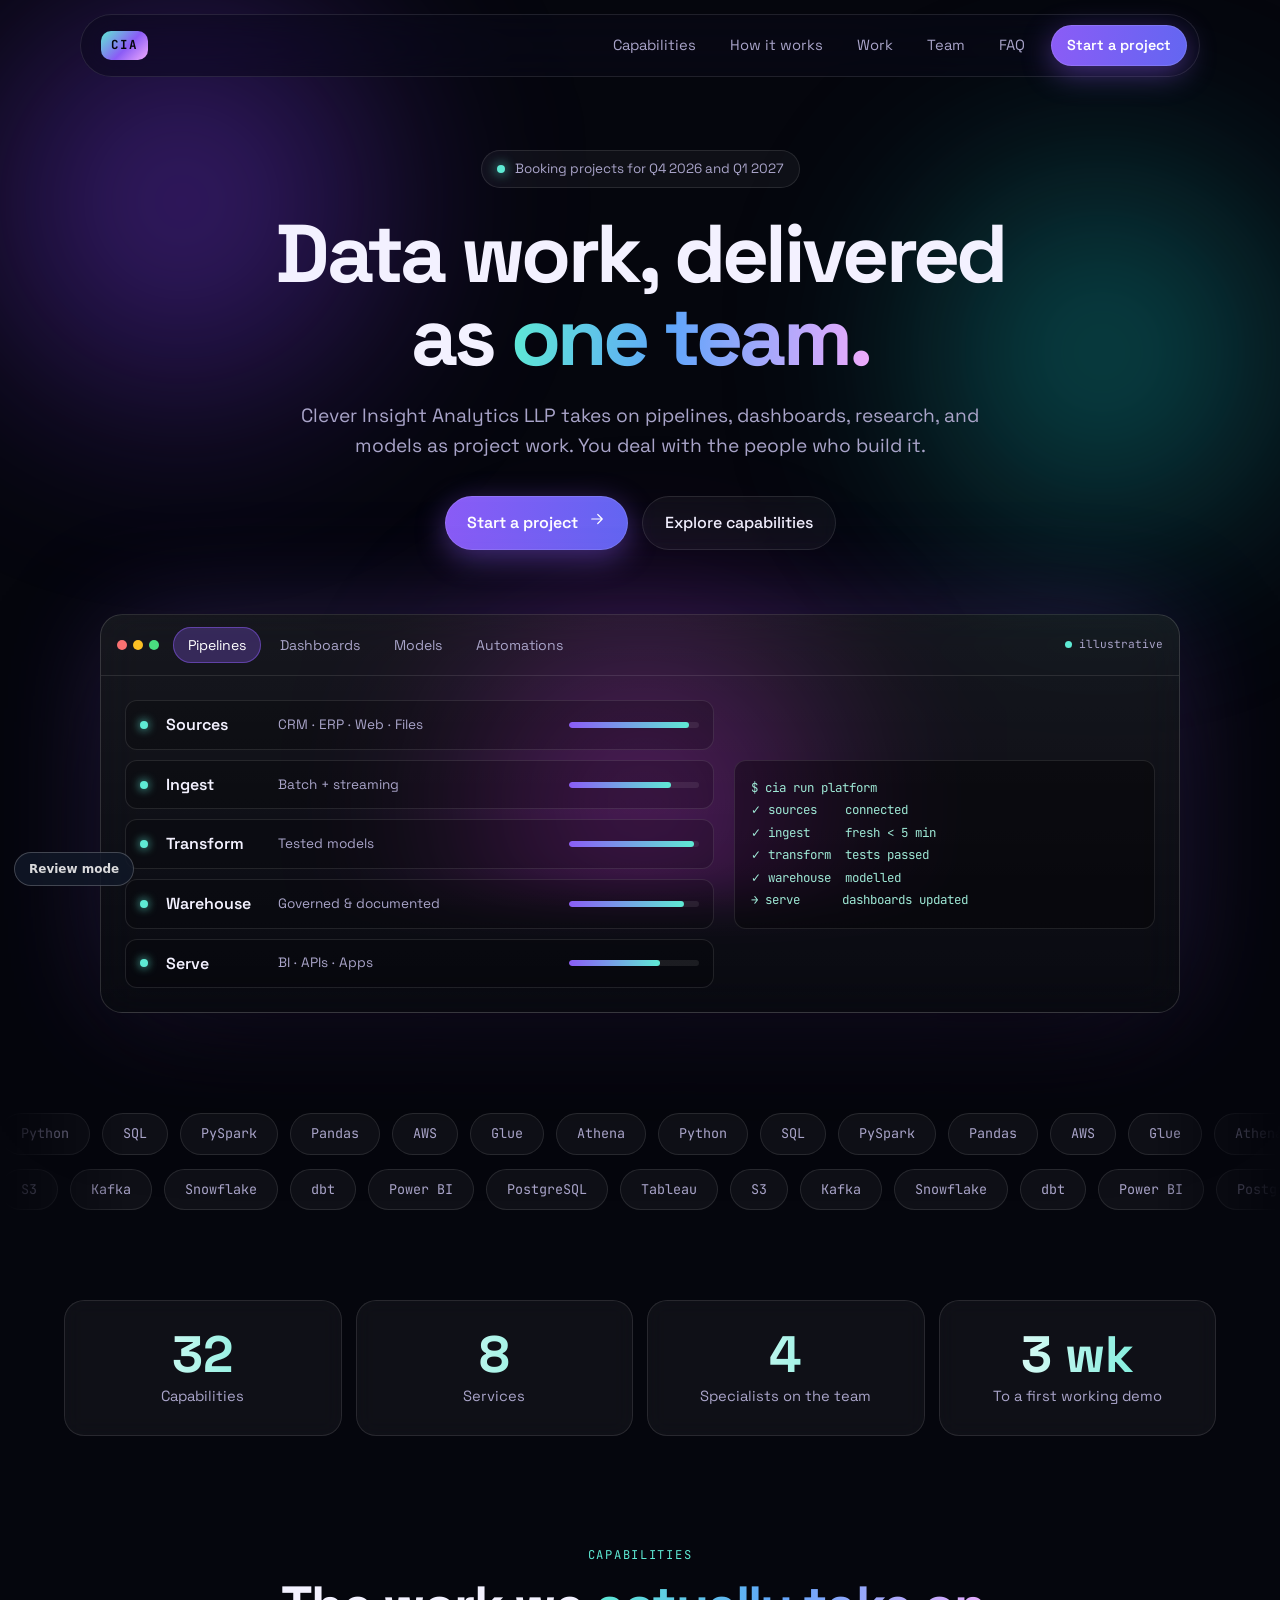
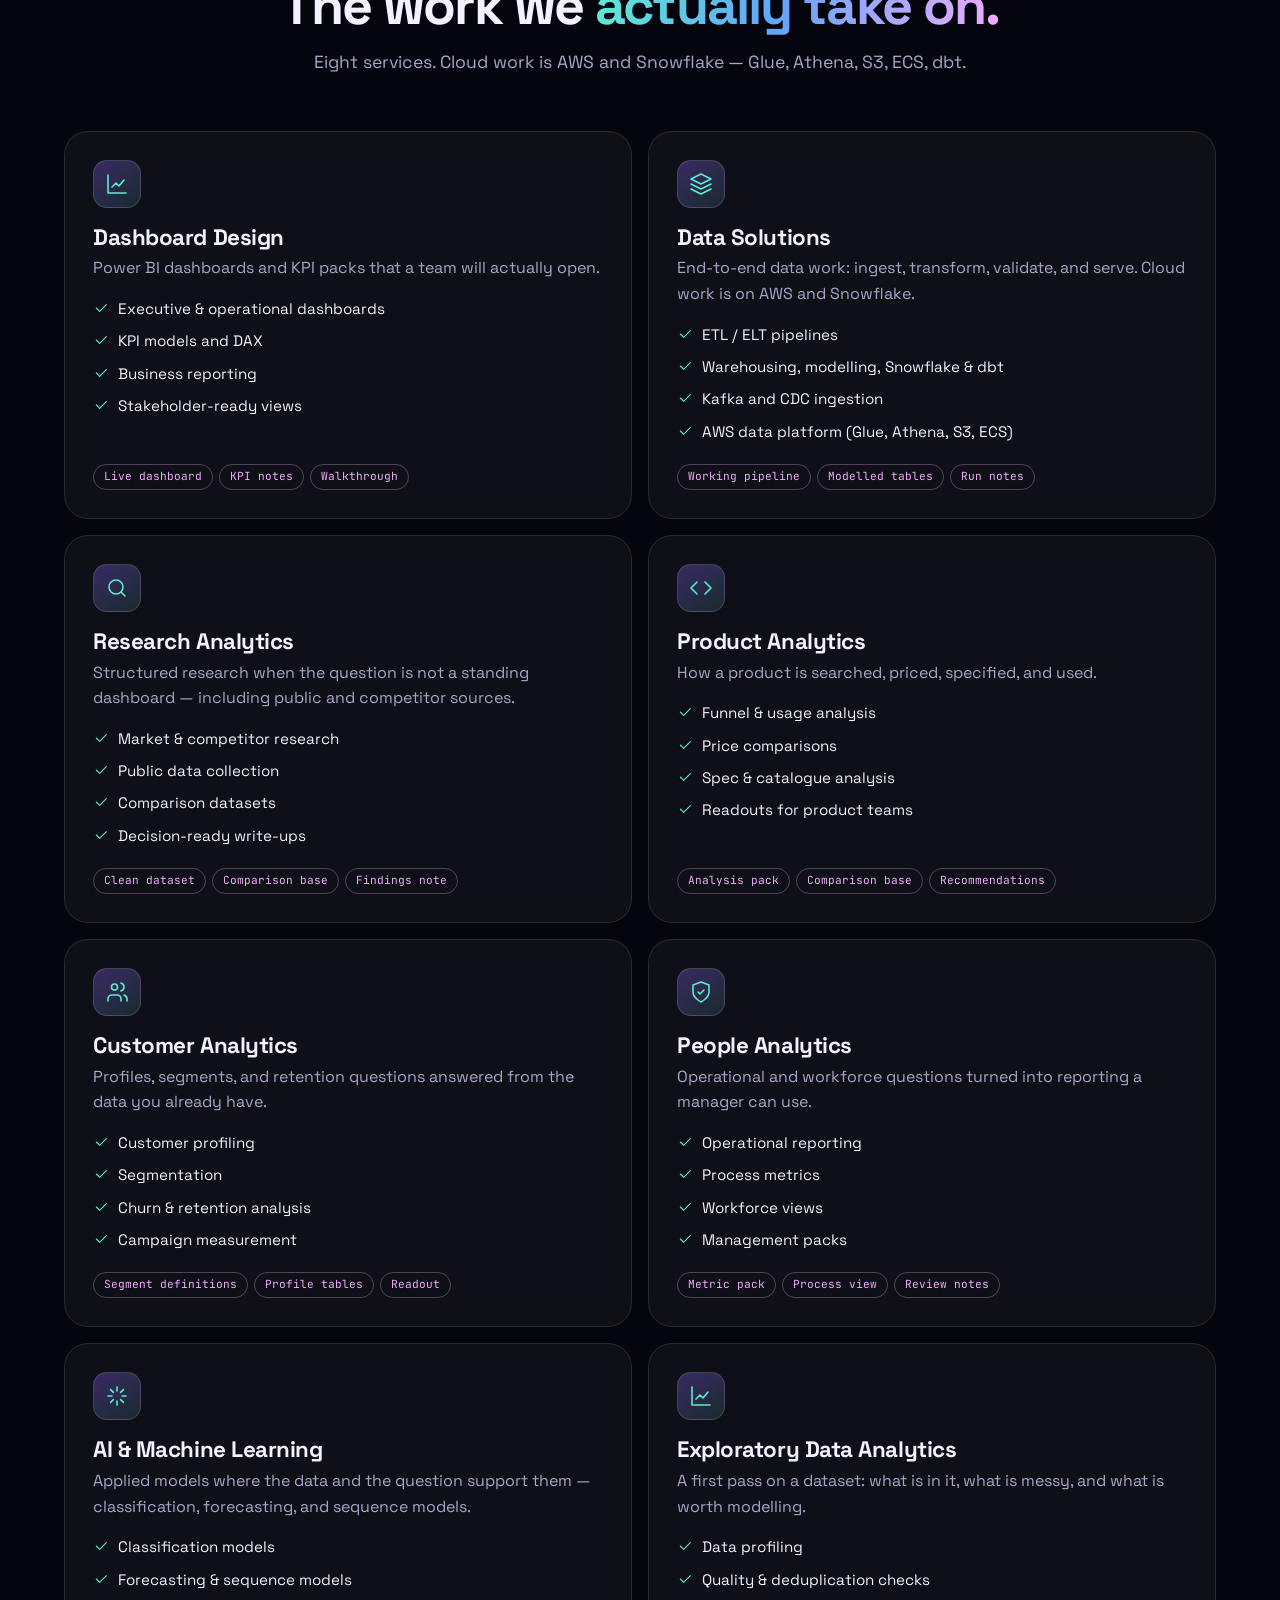
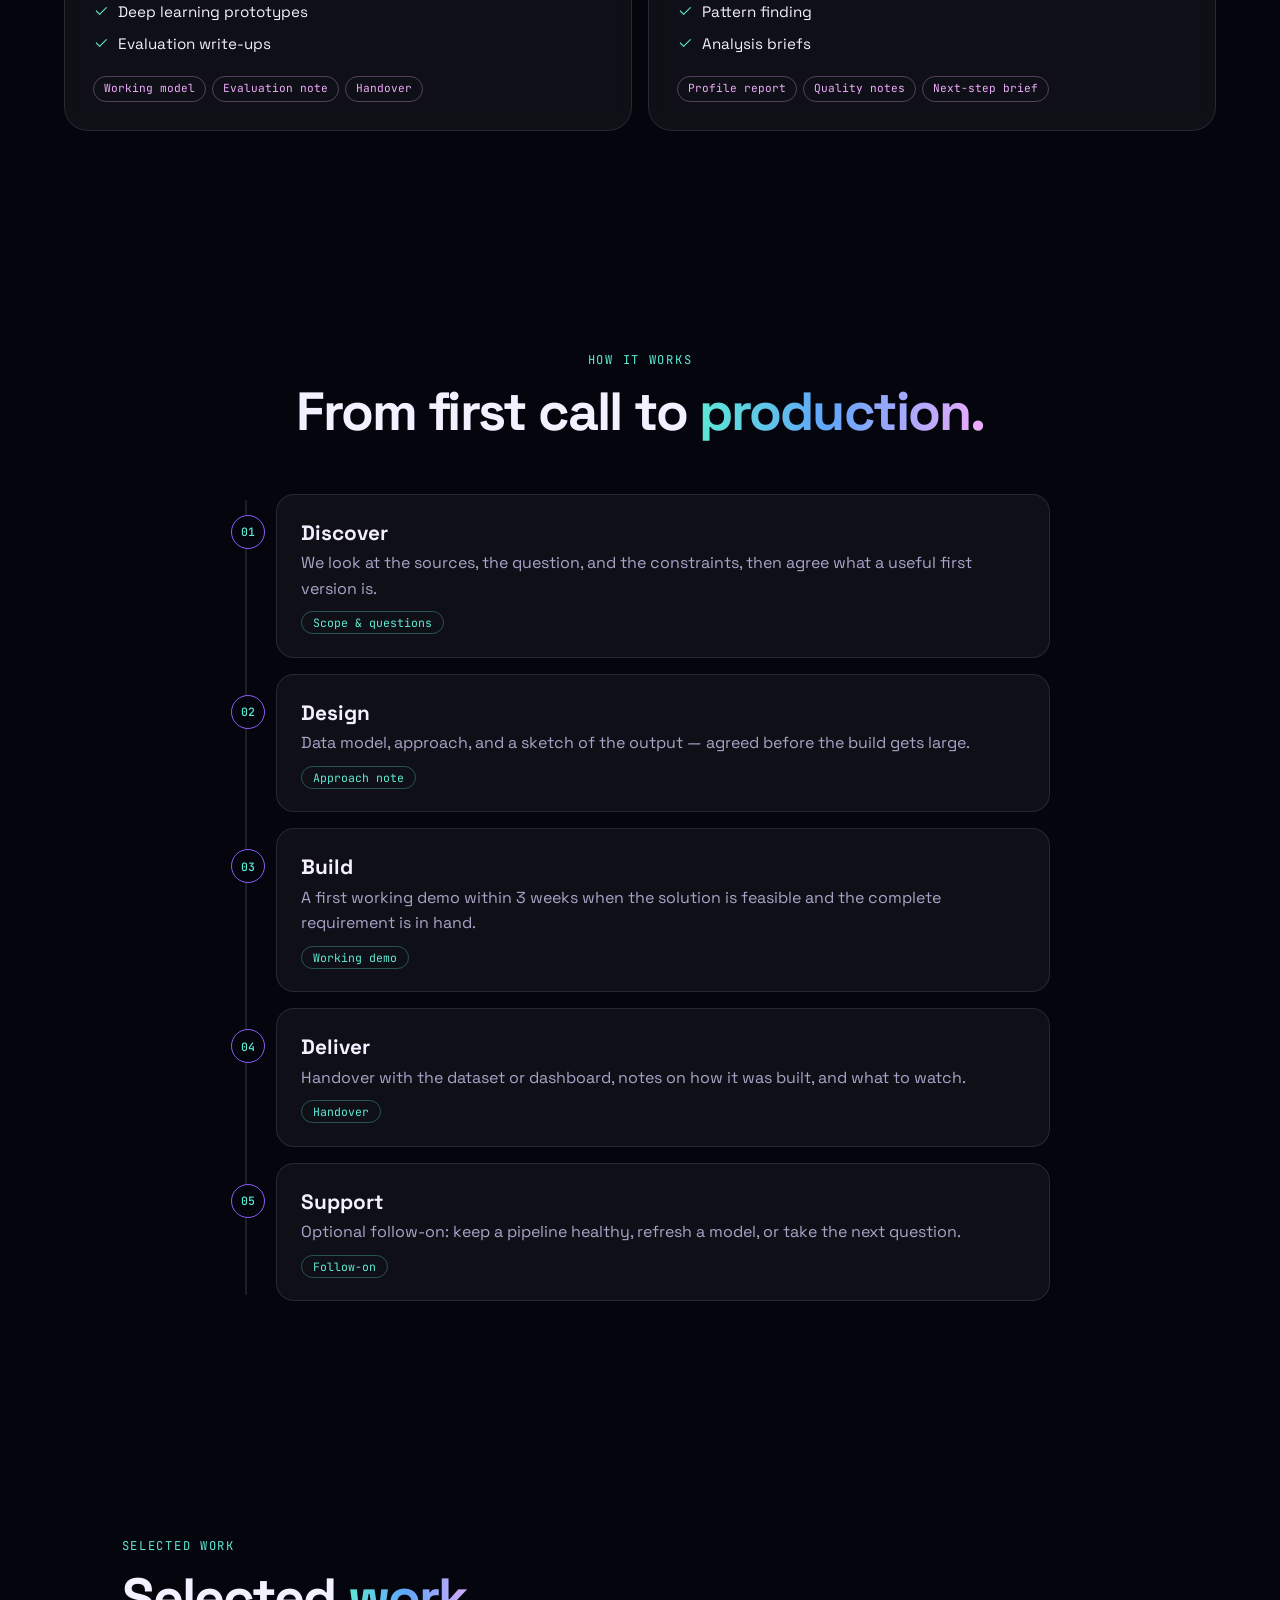
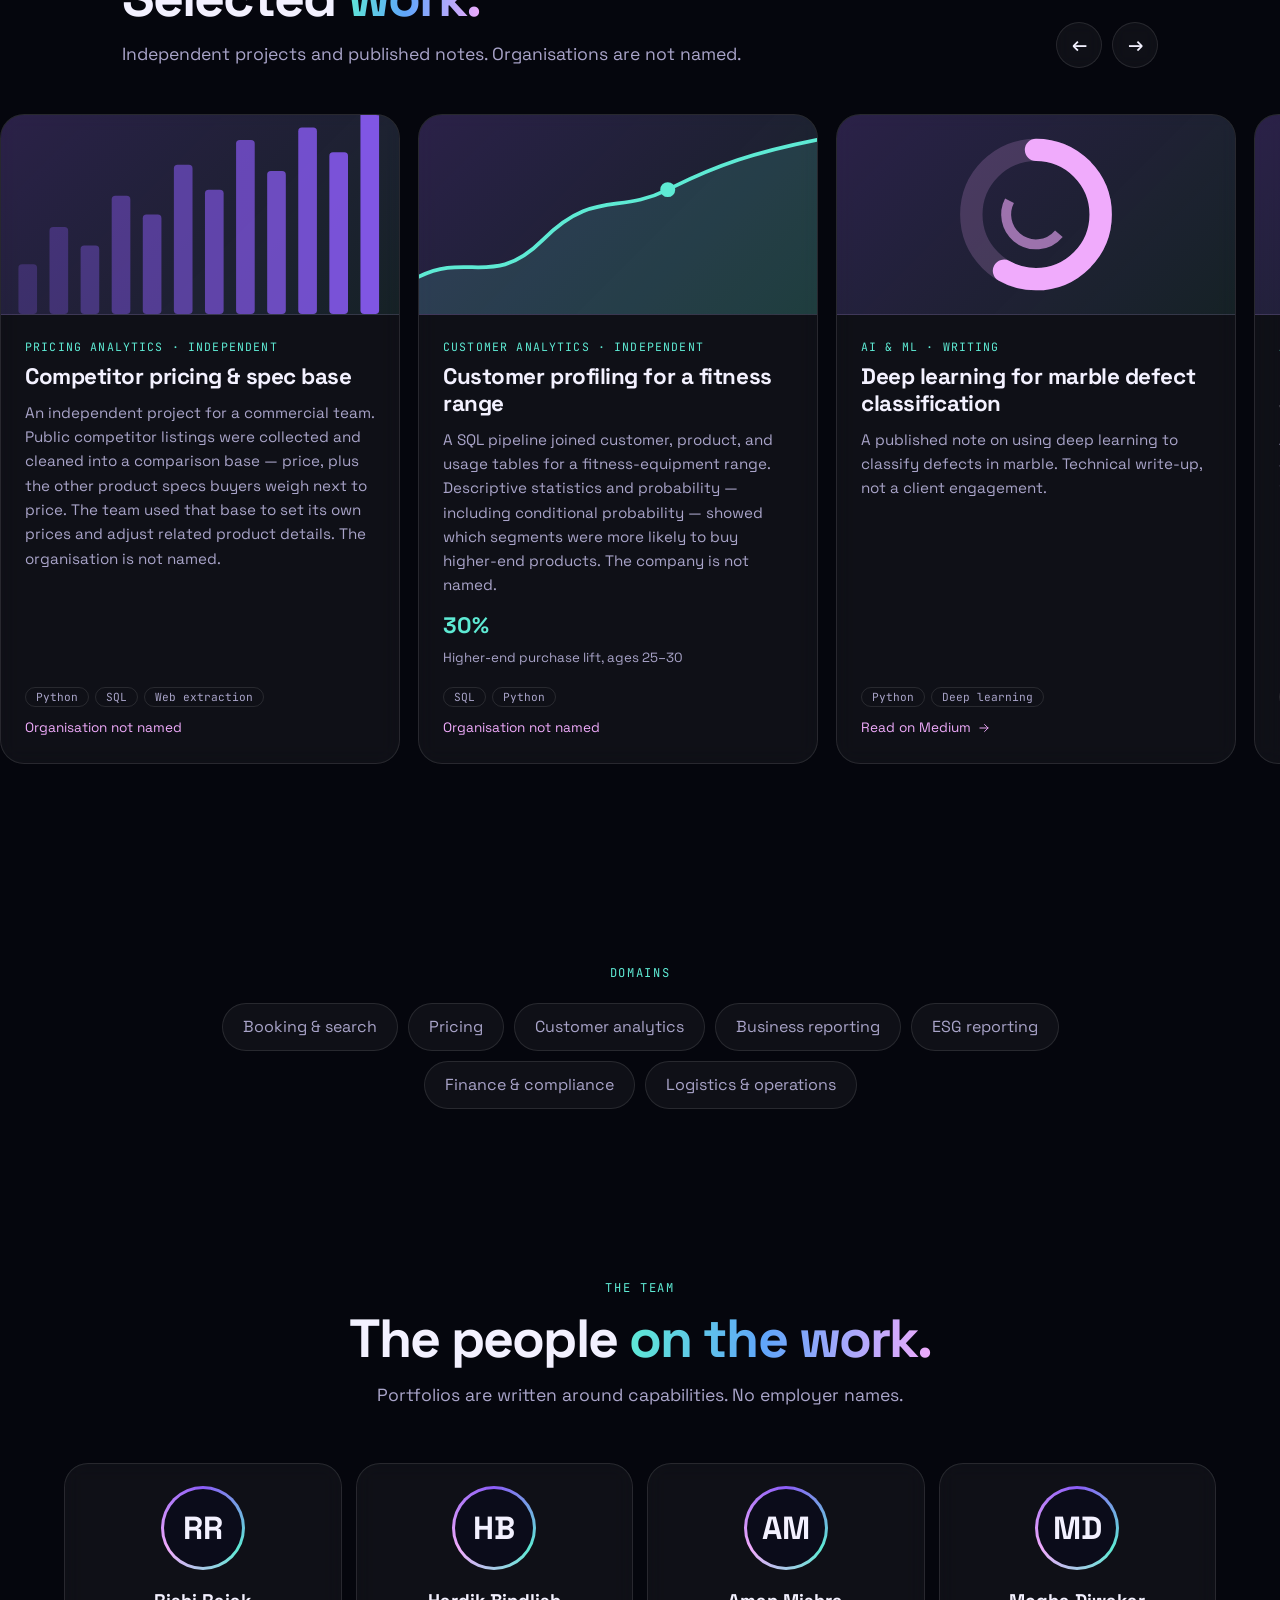
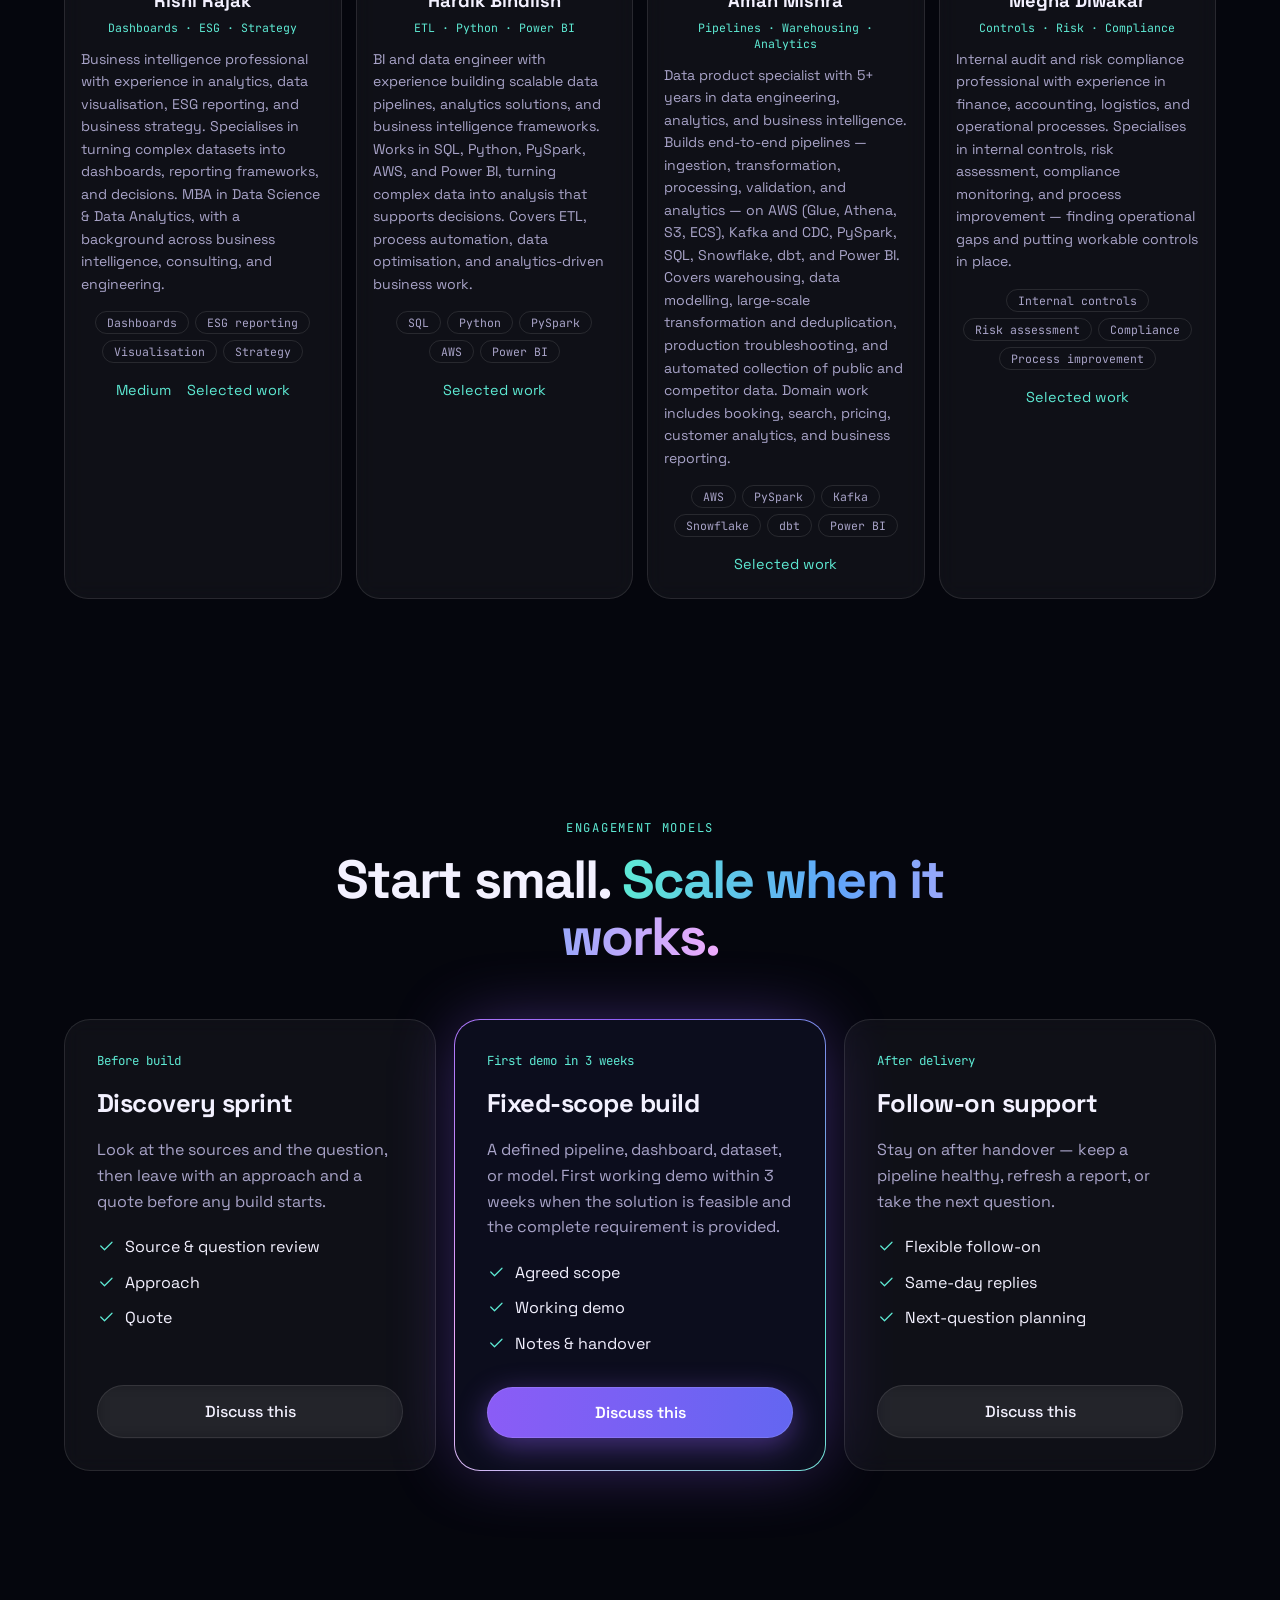
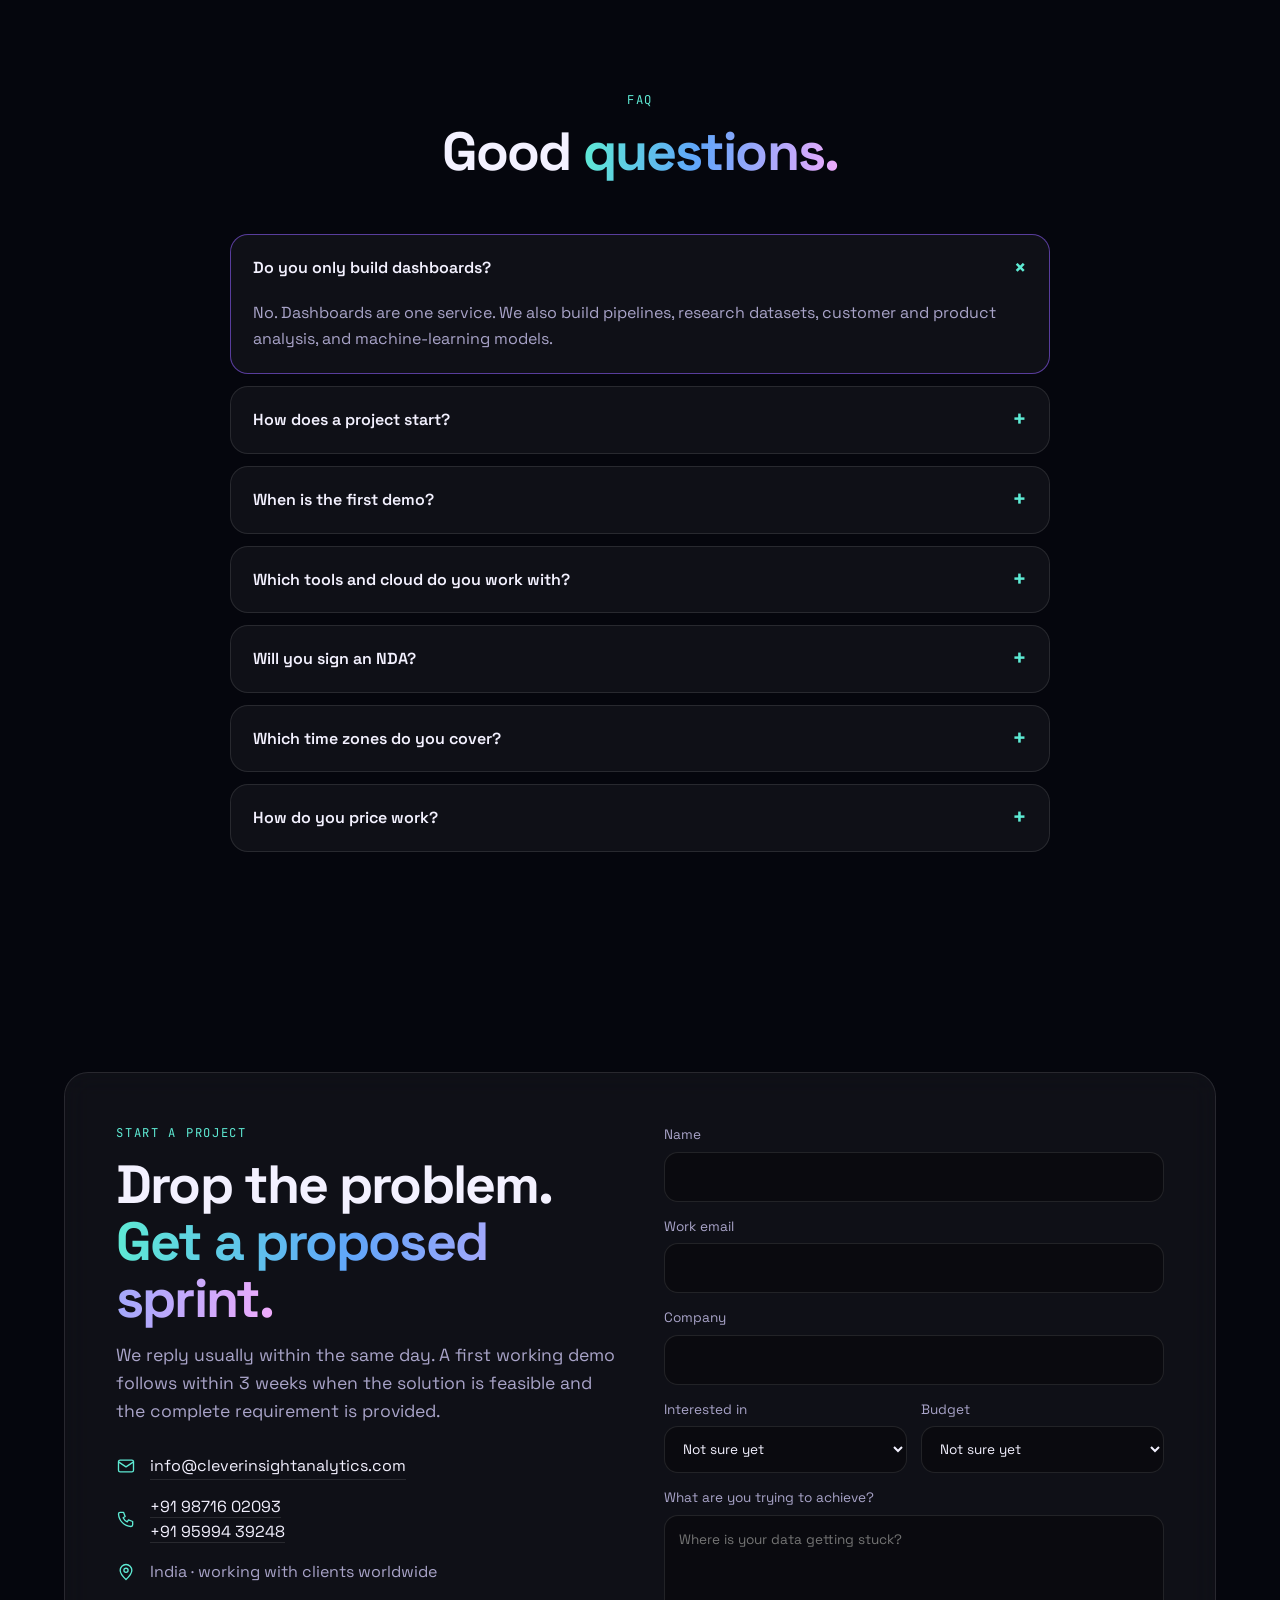
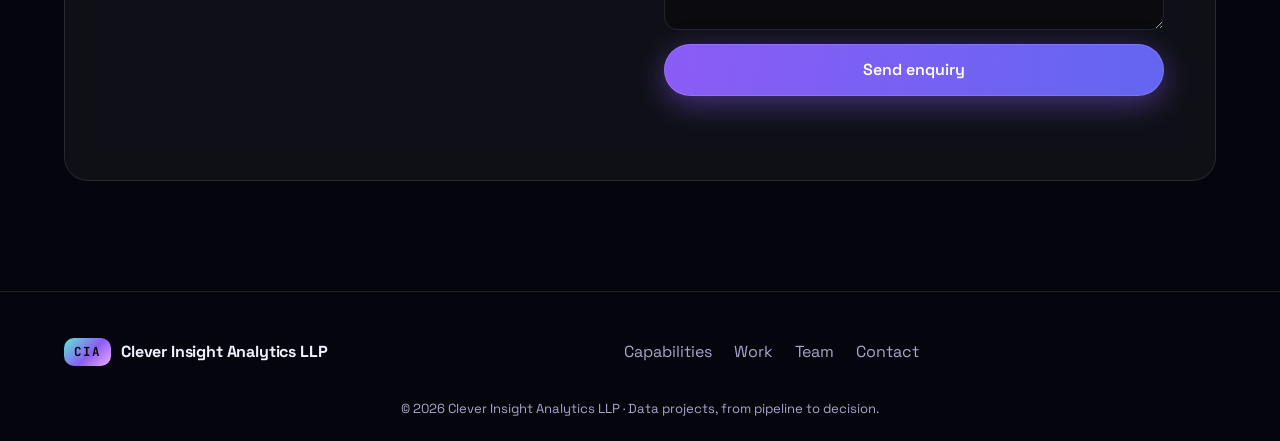
==== commit 3eb554bd: "Update index.html" ====
--- a/index.html
+++ b/index.html
@@ -265,8 +265,8 @@
     <p class="legal">© <span data-year></span> Clever Insight Analytics LLP · <span id="foot-tag"></span></p>
   </footer>
 
-  <script src="../shared/content.js"></script>
-  <script src="../shared/lib.js"></script>
+  <script src="./content.js"></script>
+  <script src="./lib.js"></script>
   <script src="./script.js"></script>
 </body>
 </html>
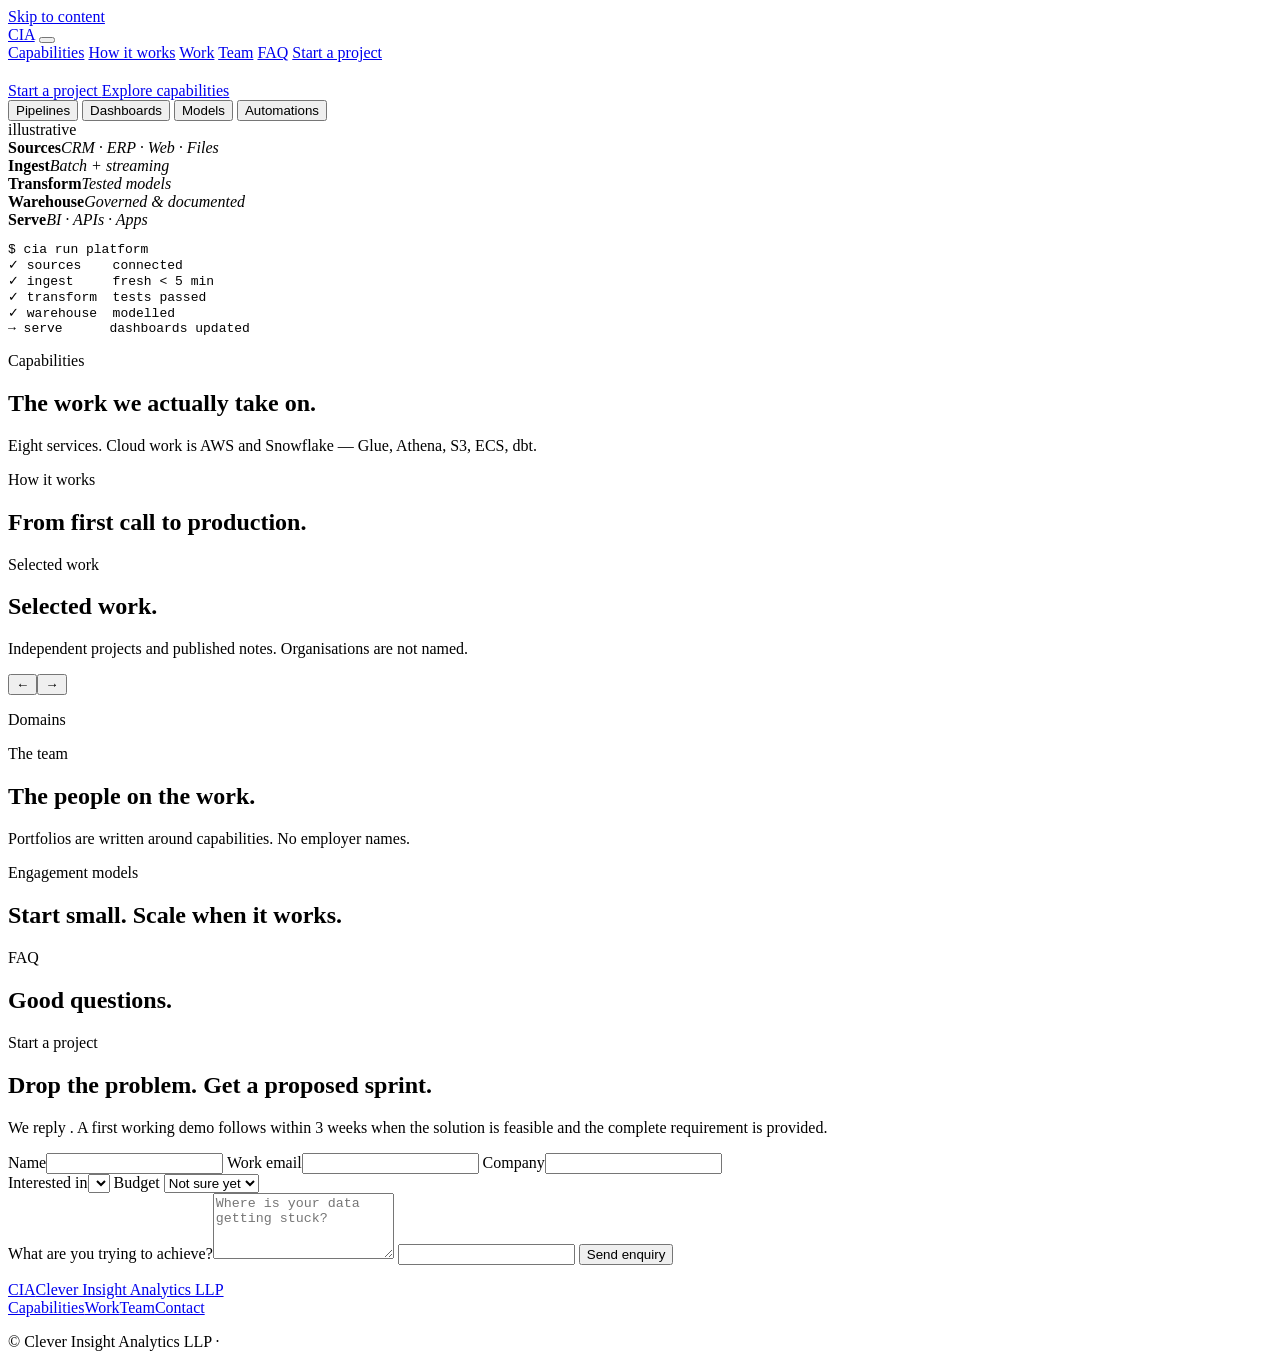
==== commit c4afb2f7: "Update index.html testimonial slider added" ====
--- a/index.html
+++ b/index.html
@@ -201,12 +201,21 @@
       </div>
     </section>
 
-    <!-- TESTIMONIALS (review mode only until real quotes exist) -->
+    <!-- TESTIMONIALS -->
     <section class="sec" id="voices" hidden>
       <div class="wrap">
-        <header class="sec-head center"><p class="eyebrow">Client voices</p><h2>What clients <span class="grad">say.</span></h2></header>
-        <div class="quotes" id="quotes"></div>
-      </div>
+        <header class="sec-head split" data-reveal>
+          <div>
+            <p class="eyebrow">Client voices</p>
+            <h2>What clients <span class="grad">say.</span></h2>
+          </div>
+          <div class="arrows">
+            <button type="button" class="ghost sq" id="prev-quote" aria-label="Previous testimonials">←</button>
+            <button type="button" class="ghost sq" id="next-quote" aria-label="Next testimonials">→</button>
+          </div>
+        </header>
+      </div>
+      <div class="quotes" id="quotes" tabindex="0" aria-label="Testimonials"></div>
     </section>
 
     <!-- FAQ -->
--- a/styles.css
+++ b/styles.css
@@ -1,320 +1,146 @@
-@property --ang{syntax:"<angle>";inherits:false;initial-value:0deg}
-:root{
-  --bg:#05060d; --text:#f3f1ff; --muted:#a9a4c9; --line:rgba(255,255,255,.1); --glass:rgba(255,255,255,.045);
-  --violet:#8b5cf6; --mint:#5eead4; --pink:#f0abfc; --blue:#60a5fa;
-  --sans:"Space Grotesk",system-ui,sans-serif; --mono:"JetBrains Mono",ui-monospace,monospace;
-}
-*{box-sizing:border-box;margin:0;padding:0}
-html{scroll-behavior:smooth;scroll-padding-top:96px}
-body{font-family:var(--sans);background:var(--bg);color:var(--text);line-height:1.6;-webkit-font-smoothing:antialiased;overflow-x:hidden}
-a{color:inherit;text-decoration:none}
-ul,ol{list-style:none}
-:focus-visible{outline:2px solid var(--mint);outline-offset:3px;border-radius:6px}
-.skip{position:absolute;left:-999px;top:8px;background:var(--mint);color:#05060d;padding:8px 12px;z-index:100;border-radius:8px}
-.skip:focus{left:8px}
-.progress{position:fixed;left:0;top:0;height:2px;width:100%;background:linear-gradient(90deg,var(--violet),var(--mint),var(--pink));transform-origin:0 50%;transform:scaleX(0);z-index:90}
-.ico{flex:none}
-.wrap{width:min(1180px,90%);margin:0 auto}
-.wrap.narrow{width:min(820px,90%)}
-.grad{background:linear-gradient(95deg,var(--mint),var(--blue) 45%,var(--pink));-webkit-background-clip:text;background-clip:text;color:transparent}
-h1 em{font-style:normal;background:linear-gradient(95deg,var(--mint),var(--blue) 45%,var(--pink));-webkit-background-clip:text;background-clip:text;color:transparent}
+(function () {
+  const K = window.CIAKit, C = K.C, { $,$$, esc, icon, todo, pad } = K;
+  K.copy(C.heroes.aurora);
 
-[data-reveal]{opacity:0;transform:translateY(22px) scale(.99);transition:opacity .8s ease,transform .8s cubic-bezier(.2,.7,.2,1);transition-delay:var(--d,0s)}
-[data-reveal].in{opacity:1;transform:none}
+  $("#status").textContent = C.status;
+  $("#ico-arrow").innerHTML = icon("arrow", 18);
+  $("#resp").textContent = C.contact.responseTime;
+  $("#foot-tag").textContent = C.brand.tagline;
 
-/* aurora background */
-.aurora{position:fixed;inset:0;z-index:-1;overflow:hidden;background:var(--bg)}
-.aurora i{position:absolute;border-radius:50%;filter:blur(90px);opacity:.55;will-change:transform}
-.b1{width:620px;height:620px;left:-10%;top:-12%;background:radial-gradient(circle,#7c3aed,transparent 65%);animation:f1 22s ease-in-out infinite alternate}
-.b2{width:560px;height:560px;right:-8%;top:8%;background:radial-gradient(circle,#0ea5a4,transparent 65%);animation:f2 26s ease-in-out infinite alternate}
-.b3{width:520px;height:520px;left:30%;bottom:-18%;background:radial-gradient(circle,#c026d3,transparent 65%);opacity:.35;animation:f3 30s ease-in-out infinite alternate}
-@keyframes f1{to{transform:translate(18vw,14vh) scale(1.2)}}
-@keyframes f2{to{transform:translate(-16vw,20vh) scale(.9)}}
-@keyframes f3{to{transform:translate(-20vw,-14vh) scale(1.15)}}
+  /* stack marquee: two counter-moving rows */
+  const half = Math.ceil(C.stack.length / 2);
+  K.marquee($("#stack1"), C.stack.slice(0, half), (s) => `<span>${esc(s)}</span>`);
+  K.marquee($("#stack2"), C.stack.slice(half), (s) => `<span>${esc(s)}</span>`);
 
-/* nav */
-.nav{position:fixed;top:14px;left:50%;transform:translateX(-50%);width:min(1120px,94%);z-index:80;display:flex;align-items:center;justify-content:space-between;padding:10px 12px 10px 20px;background:rgba(10,10,22,.55);backdrop-filter:blur(18px) saturate(1.4);border:1px solid var(--line);border-radius:999px}
-.brand{display:flex;align-items:center;gap:10px;font-weight:700;letter-spacing:-.01em}
-.mark{font-family:var(--mono);font-weight:700;font-size:.78rem;letter-spacing:.16em;line-height:1;padding:8px 10px;border-radius:10px;color:#05060d;background:linear-gradient(135deg,var(--mint),var(--violet) 55%,var(--pink))}
-.links{display:flex;align-items:center;gap:6px}
-.links a:not(.glow){padding:8px 14px;border-radius:999px;color:var(--muted);font-size:.92rem;transition:.2s}
-.links a:not(.glow):hover{color:var(--text);background:rgba(255,255,255,.07)}
-.menu-btn{display:none;width:42px;height:42px;border:1px solid var(--line);border-radius:50%;background:transparent;cursor:pointer;position:relative}
-.menu-btn span{position:absolute;left:12px;right:12px;height:2px;background:var(--text);transition:.25s}
-.menu-btn span:first-child{top:16px}.menu-btn span:last-child{top:24px}
-.menu-btn[aria-expanded="true"] span:first-child{top:20px;transform:rotate(45deg)}
-.menu-btn[aria-expanded="true"] span:last-child{top:20px;transform:rotate(-45deg)}
+  /* stats */
+  $("#stats").innerHTML = K.stats()
+    .map((s) => `<div class="stat spot" data-reveal${todo(s.todo)}><b><span data-count="${s.value}" data-suffix="${esc(s.suffix || "")}">0${esc(s.suffix || "")}</span></b><span class="l">${esc(s.label)}</span></div>`)
+    .join("");
 
-.glow{display:inline-flex;align-items:center;justify-content:center;gap:10px;background:linear-gradient(95deg,var(--violet),#6366f1);color:#fff;padding:13px 22px;border:0;border-radius:999px;font:inherit;font-weight:600;cursor:pointer;box-shadow:0 0 0 1px rgba(255,255,255,.12) inset,0 8px 30px rgba(139,92,246,.45);transition:transform .25s,box-shadow .25s}
-.glow:hover{transform:translateY(-2px);box-shadow:0 0 0 1px rgba(255,255,255,.2) inset,0 12px 44px rgba(139,92,246,.7)}
-.glow.sm{padding:9px 16px;font-size:.9rem;margin-left:6px}
-.ghost{display:inline-flex;align-items:center;justify-content:center;gap:8px;padding:13px 22px;border-radius:999px;border:1px solid var(--line);background:var(--glass);color:var(--text);font:inherit;font-weight:500;cursor:pointer;backdrop-filter:blur(8px);transition:.25s}
-.ghost:hover{border-color:rgba(255,255,255,.35);background:rgba(255,255,255,.09)}
-.ghost.sq{width:46px;height:46px;padding:0;font-size:1.2rem}
+  /* bento */
+  $("#bento").innerHTML = C.services
+    .map((s, i) => `<article class="bc spot" data-reveal style="--d:${(i % 3) * 0.08}s">
+      <div><div class="bic">${icon(s.icon, 24)}</div></div>
+      <div><h3>${esc(s.name)}</h3><p>${esc(s.blurb)}</p></div>
+      <ul>${s.items.map((x) => `<li>${icon("check", 16)}<span>${esc(x)}</span></li>`).join("")}</ul>
+      <div class="outr">${s.deliverables.map((d) => `<span>${esc(d)}</span>`).join("")}</div></article>`)
+    .join("");
 
-/* hero */
-.hero{width:min(1080px,92%);margin:0 auto;padding:150px 0 70px;text-align:center}
-.chip{display:inline-flex;align-items:center;gap:10px;padding:7px 15px;border-radius:999px;border:1px solid var(--line);background:var(--glass);font-size:.84rem;color:var(--muted);position:relative;overflow:hidden}
-.chip::after{content:"";position:absolute;inset:0;background:linear-gradient(100deg,transparent 30%,rgba(255,255,255,.18) 50%,transparent 70%);transform:translateX(-100%);animation:shine 4.5s 1s infinite}
-@keyframes shine{to{transform:translateX(100%)}}
-.chip i{width:8px;height:8px;border-radius:50%;background:var(--mint);box-shadow:0 0 12px var(--mint)}
-h1{font-size:clamp(2.7rem,6.4vw,5.4rem);line-height:1.02;letter-spacing:-.045em;margin:24px auto 22px;max-width:15ch;font-weight:700}
-.lede{color:var(--muted);font-size:1.2rem;max-width:58ch;margin:0 auto}
-.cta{display:flex;gap:14px;justify-content:center;flex-wrap:wrap;margin-top:34px}
+  /* timeline with scroll-linked progress */
+  const tl = $("#tl");
+  tl.innerHTML = C.process
+    .map((p, i) => `<li data-n="${p.n}" data-reveal style="--d:${i * 0.05}s"><h3>${esc(p.name)}</h3><p>${esc(p.text)}</p><span class="o">${esc(p.out)}</span></li>`)
+    .join("");
+  const items = $$("li", tl);
+  function prog() {
+    const r = tl.getBoundingClientRect(), vh = innerHeight;
+    const p = Math.min(1, Math.max(0, (vh * 0.6 - r.top) / r.height));
+    tl.style.setProperty("--p", K.REDUCED ? 1 : p.toFixed(3));
+    items.forEach((li) => li.classList.toggle("hit", li.getBoundingClientRect().top < vh * 0.6));
+  }
+  addEventListener("scroll", prog, { passive: true }); prog();
 
-/* product mock */
-.app{margin:64px auto 0;text-align:left;border-radius:22px;border:1px solid rgba(255,255,255,.14);background:linear-gradient(180deg,rgba(255,255,255,.07),rgba(255,255,255,.02));backdrop-filter:blur(22px);box-shadow:0 50px 140px -30px rgba(0,0,0,.8),0 0 120px -20px rgba(139,92,246,.35);overflow:hidden}
-.app-top{display:flex;align-items:center;gap:14px;padding:12px 16px;border-bottom:1px solid var(--line)}
-.dots{display:flex;gap:6px}
-.dots span{width:10px;height:10px;border-radius:50%;background:#3b3f5c}
-.dots span:nth-child(1){background:#f87171}.dots span:nth-child(2){background:#fbbf24}.dots span:nth-child(3){background:#4ade80}
-.app-tabs{display:flex;gap:4px;flex:1;overflow-x:auto;scrollbar-width:none}
-.app-tabs button{font:inherit;font-size:.88rem;padding:7px 15px;border-radius:999px;border:0;background:transparent;color:var(--muted);cursor:pointer;white-space:nowrap;transition:.25s}
-.app-tabs button:hover{color:var(--text)}
-.app-tabs button[aria-selected="true"]{background:rgba(139,92,246,.28);color:#fff;box-shadow:0 0 0 1px rgba(139,92,246,.5) inset}
-.live{font-family:var(--mono);font-size:.7rem;color:var(--muted);display:flex;align-items:center;gap:7px;white-space:nowrap}
-.live i{width:7px;height:7px;border-radius:50%;background:var(--mint);animation:blink 1.6s infinite}
-@keyframes blink{50%{opacity:.25}}
-.app-body{padding:24px;min-height:310px}
-.pane{display:none}
-.pane.on{display:grid;gap:20px;animation:paneIn .5s ease}
-@keyframes paneIn{from{opacity:0;transform:translateY(8px)}to{opacity:1;transform:none}}
-#pane-0.on{grid-template-columns:1.4fr 1fr;align-items:center}
-.pl{display:grid;gap:10px}
-.pl-row{display:grid;grid-template-columns:14px 100px 1fr 130px;gap:12px;align-items:center;padding:11px 14px;border:1px solid var(--line);border-radius:12px;background:rgba(0,0,0,.2)}
-.st{width:8px;height:8px;border-radius:50%;background:var(--mint);box-shadow:0 0 10px var(--mint)}
-.pl-row b{font-weight:600}
-.pl-row em{font-style:normal;color:var(--muted);font-size:.85rem}
-.meter{height:6px;border-radius:99px;background:rgba(255,255,255,.08);overflow:hidden}
-.meter i{display:block;height:100%;width:0;border-radius:99px;background:linear-gradient(90deg,var(--violet),var(--mint))}
-.pane.on .meter i{animation:grow 1.2s .15s cubic-bezier(.2,.7,.2,1) forwards}
-@keyframes grow{to{width:var(--w)}}
-.log{font-family:var(--mono);font-size:.78rem;color:#9fe9d6;background:rgba(0,0,0,.35);border:1px solid var(--line);border-radius:12px;padding:16px;line-height:1.8;white-space:pre-wrap}
-.kpis{display:grid;grid-template-columns:repeat(4,1fr);gap:12px}
-.kpis div,.mrow div{padding:14px;border:1px solid var(--line);border-radius:12px;background:rgba(0,0,0,.2)}
-.kpis small,.mrow small,.nd small{display:block;color:var(--muted);font-size:.74rem;text-transform:uppercase;letter-spacing:.08em}
-.kpis b,.mrow b{font-size:1.45rem;display:block}
-.up{color:var(--mint);font-style:normal;font-size:.82rem}.dn{color:var(--pink);font-style:normal;font-size:.82rem}
-.charts{display:grid;grid-template-columns:1fr 200px;gap:16px;align-items:center}
-.bars{width:100%;height:auto}
-.bars rect{transform-box:fill-box;transform-origin:bottom;transform:scaleY(0)}
-.pane.on .bars rect{animation:up .8s cubic-bezier(.2,.7,.2,1) forwards}
-.bars rect:nth-child(2){animation-delay:.06s!important}.bars rect:nth-child(3){animation-delay:.12s!important}.bars rect:nth-child(4){animation-delay:.18s!important}.bars rect:nth-child(5){animation-delay:.24s!important}.bars rect:nth-child(6){animation-delay:.3s!important}.bars rect:nth-child(7){animation-delay:.36s!important}.bars rect:nth-child(8){animation-delay:.42s!important}.bars rect:nth-child(9){animation-delay:.48s!important}
-@keyframes up{to{transform:scaleY(1)}}
-.donut{width:150px;height:150px;margin:auto}
-.donut circle{fill:none;stroke-width:14}
-.donut .d0{stroke:rgba(255,255,255,.08)}
-.donut .d1{stroke:var(--violet);stroke-dasharray:0 100;stroke-linecap:round;transform:rotate(-90deg);transform-origin:center}
-.donut .d2{stroke:var(--mint);stroke-dasharray:0 100;stroke-dashoffset:-48;stroke-linecap:round;transform:rotate(-90deg);transform-origin:center}
-.pane.on .donut .d1{animation:ring1 1.2s .2s forwards}
-.pane.on .donut .d2{animation:ring2 1.2s .5s forwards}
-@keyframes ring1{to{stroke-dasharray:46 100}}
-@keyframes ring2{to{stroke-dasharray:28 100}}
-.donut text{fill:var(--text);font:700 26px var(--sans)}
-.fc{width:100%;height:auto}
-.fc .hist,.fc .pred{fill:none;stroke-width:3;stroke-linecap:round;stroke-dasharray:1;stroke-dashoffset:1}
-.fc .hist{stroke:var(--violet)}
-.fc .pred{stroke:var(--mint);stroke-dasharray:.04 .03}
-.pane.on .fc .hist{animation:draw 1.4s forwards}
-.pane.on .fc .pred{stroke-dashoffset:0;opacity:0;animation:fadeIn .8s 1.2s forwards}
-@keyframes draw{to{stroke-dashoffset:0}}
-@keyframes fadeIn{to{opacity:1}}
-.fc .now{stroke:rgba(255,255,255,.25);stroke-dasharray:4 5}
-.fc text{fill:var(--muted);font:11px var(--mono)}
-.mrow{display:grid;grid-template-columns:repeat(4,1fr);gap:12px}
-.mrow b{font-size:1.15rem}
-.flowx{display:flex;align-items:center;gap:8px;flex-wrap:wrap;justify-content:center;padding:6px 0}
-.nd{padding:14px 18px;border:1px solid var(--line);border-radius:14px;background:rgba(0,0,0,.25);min-width:130px}
-.nd b{font-size:1rem}
-.nd.hot{border-color:rgba(94,234,212,.6);box-shadow:0 0 30px rgba(94,234,212,.2)}
-.ar{width:34px;height:2px;background:linear-gradient(90deg,var(--violet),var(--mint));position:relative;overflow:hidden}
-.ar::after{content:"";position:absolute;inset:0;background:#fff;width:10px;animation:go 1.6s linear infinite;opacity:.8}
-@keyframes go{from{transform:translateX(-12px)}to{transform:translateX(36px)}}
+  /* work rail */
+  $("#rail").innerHTML = C.projects
+    .map((p, i) => `<article class="pj spot"${todo(p.todo)}>
+      <div class="cover" aria-hidden="true">${K.cover(i)}</div>
+      <div class="pb"><span class="cat">${esc(p.category)}${p.year ? ` · ${esc(p.year)}` : ""}</span><h3>${esc(p.title)}</h3><p>${esc(p.summary)}</p>
+      ${p.metrics && p.metrics.length ? `<div class="mets">${p.metrics.map((x) => `<div><b>${esc(x.v)}</b><small>${esc(x.k)}</small></div>`).join("")}</div>` : ""}
+      <div class="stk">${p.stack.map((s) => `<span>${esc(s)}</span>`).join("")}</div>
+      ${p.href ? `<a class="soon" href="${esc(p.href)}" target="_blank" rel="noopener">${esc(p.linkLabel \vert{}\vert{} "Read")} ${icon("arrow", 14)}</a>` : `<span class="soon">Organisation not named</span>`}</div></article>`)
+    .join("");
+  const rail = $("#rail");
+  const step = () => Math.min(420, rail.clientWidth * 0.85);
+  $("#next").addEventListener("click", () => rail.scrollBy({ left: step(), behavior: "smooth" }));
+  $("#prev").addEventListener("click", () => rail.scrollBy({ left: -step(), behavior: "smooth" }));
+  rail.addEventListener("keydown", (e) => {
+    if (e.key === "ArrowRight") rail.scrollBy({ left: step(), behavior: "smooth" });
+    if (e.key === "ArrowLeft") rail.scrollBy({ left: -step(), behavior: "smooth" });
+  });
 
-/* stack */
-.stackrows{padding:30px 0;display:grid;gap:14px}
-.marquee{overflow:hidden;mask-image:linear-gradient(90deg,transparent,#000 10%,#000 90%,transparent);-webkit-mask-image:linear-gradient(90deg,transparent,#000 10%,#000 90%,transparent)}
-.track{display:flex;gap:12px;width:max-content;animation:slide 55s linear infinite}
-.marquee.rev .track{animation-direction:reverse;animation-duration:70s}
-.marquee:hover .track{animation-play-state:paused}
-.track span{padding:9px 20px;border:1px solid var(--line);border-radius:999px;background:var(--glass);color:var(--muted);font-family:var(--mono);font-size:.84rem;white-space:nowrap}
-@keyframes slide{to{transform:translateX(calc(-50% - 6px))}}
+  /* industries */
+  $("#inds").innerHTML = C.industries.map((x) => `<li>${esc(x)}</li>`).join("");
 
-/* stats */
-.stats{display:grid;grid-template-columns:repeat(4,1fr);gap:14px;margin-top:60px}
-.stat{padding:26px;border:1px solid var(--line);border-radius:20px;background:var(--glass);backdrop-filter:blur(10px);text-align:center}
-.stat b{display:block;font-size:clamp(2.2rem,4vw,3.4rem);line-height:1.1;background:linear-gradient(95deg,#fff,var(--mint));-webkit-background-clip:text;background-clip:text;color:transparent}
-.stat span.l{color:var(--muted);font-size:.92rem}
+  /* team — capability lines, never job titles or employers */
+  const links = (m) => {
+    const map = [["linkedin", "LinkedIn"], ["github", "GitHub"], ["portfolio", "Portfolio"], ["medium", "Medium"]];
+    const L = map.filter(([k]) => m.links && m.links[k]).map(([k, l]) => `<a href="${esc(m.links[k])}" target="_blank" rel="noopener">${l}</a>`);
+    L.push(`<a href="#work">Selected work</a>`);
+    return L.join("");
+  };
+  $("#crew").innerHTML = C.team
+    .map((m, i) => `<article class="member spot" data-reveal style="--d:${i * 0.1}s"${todo(m.todo)}>
+      <div class="avatar"><div>${m.photo ? `<img src="${esc(m.photo)}" alt="${esc(m.name)}" loading="lazy"/>` : esc(K.initials(m.name))}</div></div>
+      <h3>${esc(m.name)}</h3>${m.focus ? `<div class="role">${esc(m.focus)}</div>` : ""}<p>${esc(m.bio)}</p>
+      <div class="skills">${m.skills.map((s) => `<span>${esc(s)}</span>`).join("")}</div><div class="mlinks">${links(m)}</div></article>`)
+    .join("");
 
-/* sections */
-.sec{padding:110px 0}
-.sec.slim{padding:60px 0}
-.sec-head{max-width:720px;margin-bottom:54px}
-.sec-head.center{margin-inline:auto;text-align:center}
-.sec-head.split{max-width:none;display:flex;justify-content:space-between;align-items:flex-end;gap:20px;width:min(1180px,90%);margin:0 auto 40px}
-.arrows{display:flex;gap:10px}
-.eyebrow{font-family:var(--mono);color:var(--mint);font-size:.76rem;letter-spacing:.14em;text-transform:uppercase}
-h2{font-size:clamp(2rem,4.2vw,3.5rem);line-height:1.06;letter-spacing:-.035em;margin:12px 0 14px;font-weight:700}
-.sub{color:var(--muted);font-size:1.1rem}
-.center-t{text-align:center}
+  /* plans */
+  $("#plans").innerHTML = C.engagement
+    .map((p, i) => `<article class="plan${p.featured ? " feat" : " spot"}" data-reveal style="--d:${i * 0.1}s"${todo(p.todo)}>
+      <span class="len">${esc(p.length)}</span><h3>${esc(p.name)}</h3><p>${esc(p.text)}</p>
+      <ul>${p.points.map((x) => `<li>${icon("check", 18)}<span>${esc(x)}</span></li>`).join("")}</ul>
+      <a class="${p.featured ? "glow" : "ghost"}" href="#contact" data-book>Discuss this</a></article>`)
+    .join("");
 
-/* spotlight glass cards */
-.spot{position:relative;overflow:hidden}
-.spot::before{content:"";position:absolute;inset:0;pointer-events:none;background:radial-gradient(420px circle at var(--mx,50%) var(--my,50%),rgba(139,92,246,.22),transparent 45%);opacity:0;transition:opacity .35s}
-.spot:hover::before{opacity:1}
-.spot::after{content:"";position:absolute;inset:0;border-radius:inherit;padding:1px;pointer-events:none;background:radial-gradient(300px circle at var(--mx,50%) var(--my,50%),rgba(94,234,212,.8),transparent 45%);-webkit-mask:linear-gradient(#000 0 0) content-box,linear-gradient(#000 0 0);-webkit-mask-composite:xor;mask-composite:exclude;opacity:0;transition:opacity .35s}
-.spot:hover::after{opacity:1}
-.glass{border:1px solid var(--line);border-radius:24px;background:var(--glass);backdrop-filter:blur(14px)}
+  /* testimonials rail */
+  const quotes = C.testimonials || [];
+  if (quotes.length) {
+    $("#voices").hidden = false;
+    $("#quotes").innerHTML = quotes.map((t) => `<blockquote${todo(t.todo)}>“${esc(t.quote)}”<cite>${esc(t.name)}<small>${esc(t.role)}</small></cite></blockquote>`).join("");
+  }
+  const quoteRail = $("#quotes");
+  if (quoteRail) {
+    const quoteStep = () => Math.min(440, quoteRail.clientWidth * 0.85);
+    const nextQ = $("#next-quote"), prevQ = $("#prev-quote");
+    if (nextQ) nextQ.addEventListener("click", () => quoteRail.scrollBy({ left: quoteStep(), behavior: "smooth" }));
+    if (prevQ) prevQ.addEventListener("click", () => quoteRail.scrollBy({ left: -quoteStep(), behavior: "smooth" }));
+    quoteRail.addEventListener("keydown", (e) => {
+      if (e.key === "ArrowRight") quoteRail.scrollBy({ left: quoteStep(), behavior: "smooth" });
+      if (e.key === "ArrowLeft") quoteRail.scrollBy({ left: -quoteStep(), behavior: "smooth" });
+    });
+  }
 
-/* bento */
-.bento{display:grid;grid-template-columns:repeat(6,1fr);gap:16px}
-.bc{padding:28px;border:1px solid var(--line);border-radius:24px;background:var(--glass);backdrop-filter:blur(10px);grid-column:span 3;display:flex;flex-direction:column;gap:12px;transition:transform .35s}
-.bc:hover{transform:translateY(-5px)}
-.bic{width:48px;height:48px;border-radius:14px;display:grid;place-items:center;color:var(--mint);background:linear-gradient(145deg,rgba(139,92,246,.35),rgba(94,234,212,.12));border:1px solid rgba(255,255,255,.14)}
-.bc h3{font-size:1.4rem;letter-spacing:-.02em}
-.bc p{color:var(--muted)}
-.bc ul{display:grid;gap:8px;margin-top:4px}
-.bc li{display:flex;gap:9px;font-size:.95rem}
-.bc li .ico{color:var(--mint);margin-top:3px}
-.outr{display:flex;gap:6px;flex-wrap:wrap;margin-top:auto;padding-top:8px}
-.outr span{font-family:var(--mono);font-size:.7rem;color:var(--pink);border:1px solid rgba(240,171,252,.3);border-radius:99px;padding:3px 10px}
+  /* faq */
+  $("#faq-list").innerHTML = C.faq.map((f, i) => `<details${i === 0 ? " open" : ""}${todo(f.todo)}><summary>${esc(f.q)}</summary><p>${esc(f.a)}</p></details>`).join("");
 
-/* timeline */
-.tl{position:relative;padding-left:46px;--p:0}
-.tl::before{content:"";position:absolute;left:15px;top:6px;bottom:6px;width:2px;background:var(--line);border-radius:2px}
-.tl::after{content:"";position:absolute;left:15px;top:6px;width:2px;height:calc((100% - 12px) * var(--p));background:linear-gradient(var(--violet),var(--mint));box-shadow:0 0 18px var(--mint);border-radius:2px}
-.tl li{position:relative;padding:22px 24px;margin-bottom:16px;border:1px solid var(--line);border-radius:18px;background:var(--glass)}
-.tl li::before{content:attr(data-n);position:absolute;left:-46px;top:20px;width:32px;height:32px;border-radius:50%;background:var(--bg);border:1px solid var(--violet);display:grid;place-items:center;font:500 .72rem var(--mono);color:var(--mint)}
-.tl li.hit::before{background:var(--violet);color:#fff;box-shadow:0 0 22px var(--violet)}
-.tl h3{font-size:1.3rem}
-.tl p{color:var(--muted)}
-.tl .o{display:inline-block;margin-top:10px;font:.72rem var(--mono);color:var(--mint);border:1px solid rgba(94,234,212,.3);border-radius:99px;padding:3px 11px}
+  /* contact */
+  const phones = String(C.contact.phone || "")
+    .split("·")
+    .map((n) => n.trim())
+    .filter(Boolean)
+    .map((n) => `<a href="tel:${esc(n.replace(/[^\d+]/g, ""))}">${esc(n)}</a>`)
+    .join("<br>");
+  $("#facts").innerHTML = `
+    <li>${icon("mail", 20)}<a href="mailto:${esc(C.contact.email)}">${esc(C.contact.email)}</a></li>
+    ${phones ? `<li>${icon("phone", 20)}<span>${phones}</span></li>` : ""}
+    <li>${icon("pin", 20)}<span>${esc(C.contact.location)}</span></li>
+    ${C.contact.hours ? `<li>${icon("clock", 20)}<span>${esc(C.contact.hours)}</span></li>` : ""}`;
+  $("#service-select").innerHTML = `<option value="">Not sure yet</option>` + C.services.map((s) => `<option>${esc(s.name)}</option>`).join("") + `<option>More than one of these</option>`;
+  $("#social").innerHTML = K.socials().map((s) => `<li><a href="${esc(s.url)}" target="_blank" rel="noopener">${esc(s.label)}</a></li>`).join("");
 
-/* rail */
-.rail{display:flex;gap:18px;overflow-x:auto;scroll-snap-type:x mandatory;padding:6px max(5vw,calc((100vw - 1180px)/2)) 30px;scrollbar-width:none}
-.rail::-webkit-scrollbar{display:none}
-.pj{flex:0 0 min(400px,82vw);scroll-snap-align:start;border:1px solid var(--line);border-radius:24px;background:var(--glass);backdrop-filter:blur(10px);display:flex;flex-direction:column;transition:transform .35s}
-.pj:hover{transform:translateY(-6px)}
-.cover{height:200px;color:var(--violet);background:linear-gradient(135deg,rgba(139,92,246,.22),rgba(94,234,212,.08));border-bottom:1px solid var(--line);overflow:hidden}
-.pj:nth-child(3n+2) .cover{color:var(--mint)}
-.pj:nth-child(3n) .cover{color:var(--pink)}
-.cover svg{width:100%;height:100%;transition:transform .7s}
-.pj:hover .cover svg{transform:scale(1.08)}
-.pb{padding:24px;display:flex;flex-direction:column;gap:10px;flex:1}
-.cat{font:.72rem var(--mono);color:var(--mint);text-transform:uppercase;letter-spacing:.1em}
-.pb h3{font-size:1.4rem;line-height:1.2;letter-spacing:-.02em}
-.pb p{color:var(--muted);font-size:.95rem}
-.stk{display:flex;gap:6px;flex-wrap:wrap;margin-top:auto;padding-top:8px}
-.stk span{font:.7rem var(--mono);color:var(--muted);border:1px solid var(--line);border-radius:99px;padding:2px 10px}
-.soon{font-size:.85rem;color:var(--pink);display:inline-flex;align-items:center;gap:6px}
-.mets{display:flex;gap:20px}.mets b{display:block;font-size:1.4rem;color:var(--mint)}.mets small{color:var(--muted)}
+  /* product mock: tabs + gentle autoplay until the visitor interacts */
+  const tabs = $$("#app .app-tabs button"), panes = $$("#app .pane");
+  let cur = 0, timer, userTouched = false;
+  function select(i, focus) {
+    cur = i;
+    tabs.forEach((t, j) => { t.setAttribute("aria-selected", j === i); t.tabIndex = j === i ? 0 : -1; });
+    panes.forEach((p, j) => { p.hidden = j !== i; p.classList.toggle("on", j === i); });
+    if (focus) tabs[i].focus();
+  }
+  tabs.forEach((t, i) => t.addEventListener("click", () => { userTouched = true; clearInterval(timer); select(i); }));
+  $("#app .app-tabs").addEventListener("keydown", (e) => {
+    let i = cur;
+    if (e.key === "ArrowRight") i = (cur + 1) % tabs.length; else if (e.key === "ArrowLeft") i = (cur - 1 + tabs.length) % tabs.length; else return;
+    e.preventDefault(); userTouched = true; clearInterval(timer); select(i, true);
+  });
+  if (!K.REDUCED) {
+    const app = $("#app");
+    const start = () => { if (!userTouched) timer = setInterval(() => select((cur + 1) % tabs.length), 5200); };
+    new IntersectionObserver(([e]) => { clearInterval(timer); if (e.isIntersecting) start(); }, { threshold: 0.4 }).observe(app);
+    app.addEventListener("pointerenter", () => clearInterval(timer));
+    app.addEventListener("pointerleave", start);
+  }
 
-/* chips */
-.chipset{display:flex;flex-wrap:wrap;gap:10px;justify-content:center;margin-top:20px;max-width:900px;margin-inline:auto}
-.chipset li{padding:10px 20px;border-radius:999px;border:1px solid var(--line);background:var(--glass);color:var(--muted);transition:.25s}
-.chipset li:hover{color:#fff;border-color:var(--violet);box-shadow:0 0 24px rgba(139,92,246,.35)}
-
-/* crew */
-.crew{display:grid;grid-template-columns:repeat(4,minmax(0,1fr));gap:14px;align-items:stretch}
-.member{padding:22px 16px;border:1px solid var(--line);border-radius:24px;background:var(--glass);backdrop-filter:blur(10px);text-align:center;transition:transform .35s;display:flex;flex-direction:column}
-.member:hover{transform:translateY(-6px)}
-.avatar{width:84px;height:84px;margin:0 auto 16px;border-radius:50%;padding:3px;background:conic-gradient(from var(--ang),var(--violet),var(--mint),var(--pink),var(--violet));animation:rot 6s linear infinite}
-@keyframes rot{to{--ang:360deg}}
-.avatar>div{width:100%;height:100%;border-radius:50%;background:#0b0c1a;display:grid;place-items:center;font-size:2rem;font-weight:700;overflow:hidden}
-.avatar img{width:100%;height:100%;object-fit:cover}
-.member h3{font-size:1.15rem}
-.role{color:var(--mint);font:.72rem var(--mono);margin:4px 0 12px;line-height:1.4}
-.member p{color:var(--muted);font-size:.88rem;text-align:left}
-.skills{display:flex;gap:6px;flex-wrap:wrap;justify-content:center;margin:16px 0}
-.skills span{font:.72rem var(--mono);border:1px solid var(--line);border-radius:99px;padding:3px 11px;color:var(--muted)}
-.mlinks{display:flex;gap:16px;justify-content:center;flex-wrap:wrap;font-size:.9rem}
-.mlinks a{color:var(--mint)}.mlinks a:hover{text-decoration:underline}
-
-/* plans */
-.plans{display:grid;grid-template-columns:repeat(3,1fr);gap:18px;align-items:stretch}
-.plan{padding:32px;border:1px solid var(--line);border-radius:26px;background:var(--glass);backdrop-filter:blur(10px);display:flex;flex-direction:column;gap:14px;position:relative}
-.plan.feat{border:1px solid transparent;background:linear-gradient(#0c0d1d,#0c0d1d) padding-box,conic-gradient(from var(--ang),var(--violet),var(--mint),var(--pink),var(--violet)) border-box;animation:rot 6s linear infinite;box-shadow:0 0 70px -10px rgba(139,92,246,.45)}
-.len{font:.78rem var(--mono);color:var(--mint)}
-.plan h3{font-size:1.6rem;letter-spacing:-.02em}
-.plan p{color:var(--muted)}
-.plan ul{display:grid;gap:10px;margin:6px 0 16px}
-.plan li{display:flex;gap:10px}.plan li .ico{color:var(--mint);margin-top:3px}
-.plan .glow,.plan .ghost{margin-top:auto}
-
-/* quotes */
-.quotes{display:grid;grid-template-columns:repeat(2,1fr);gap:18px}
-.quotes blockquote{padding:30px;border:1px solid var(--line);border-radius:24px;background:var(--glass);font-size:1.15rem}
-.quotes cite{display:block;margin-top:16px;font-style:normal;font-weight:600}
-.quotes cite small{display:block;color:var(--muted);font-weight:400}
-
-/* faq */
-.faq{display:grid;gap:12px}
-.faq details{border:1px solid var(--line);border-radius:18px;background:var(--glass);padding:0 22px;transition:border-color .3s}
-.faq details[open]{border-color:rgba(139,92,246,.6)}
-.faq summary{list-style:none;cursor:pointer;padding:20px 0;font-weight:600;display:flex;justify-content:space-between;gap:16px}
-.faq summary::-webkit-details-marker{display:none}
-.faq summary::after{content:"+";color:var(--mint);font-size:1.5rem;line-height:1;transition:transform .3s}
-.faq details[open] summary::after{transform:rotate(45deg)}
-.faq p{color:var(--muted);padding:0 30px 22px 0}
-
-/* contact */
-.glass.big{padding:clamp(26px,4vw,52px)}
-.two{display:grid;grid-template-columns:1fr 1fr;gap:48px;align-items:start}
-.facts{display:grid;gap:14px;margin-top:28px}
-.facts li{display:flex;gap:14px;align-items:center;color:var(--muted)}
-.facts .ico{color:var(--mint)}
-.facts a{color:var(--text);border-bottom:1px solid var(--line)}
-.contact-form{display:grid;gap:14px}
-label{display:grid;gap:6px;font-size:.85rem;color:var(--muted)}
-input,select,textarea{font:inherit;color:var(--text);background:rgba(0,0,0,.35);border:1px solid var(--line);padding:13px 14px;border-radius:14px;width:100%;transition:.2s}
-select option{background:#12142a}
-input:focus,select:focus,textarea:focus{outline:0;border-color:var(--violet);box-shadow:0 0 0 4px rgba(139,92,246,.2)}
-.row{display:grid;grid-template-columns:1fr 1fr;gap:14px}
-.hp{position:absolute!important;left:-9999px!important;opacity:0;width:1px;height:1px}
-.form-status{min-height:1.3em;font-size:.9rem;color:var(--mint)}
-.form-status[data-ok="0"]{color:var(--pink)}
-
-/* footer */
-.foot{border-top:1px solid var(--line);padding:46px 0 22px}
-.foot-in{display:flex;justify-content:space-between;gap:24px;flex-wrap:wrap;align-items:center}
-.foot nav{display:flex;gap:22px;color:var(--muted);flex-wrap:wrap}
-.foot nav a:hover{color:var(--text)}
-.social{display:flex;gap:16px;color:var(--mint)}
-.legal{text-align:center;margin-top:32px;color:var(--muted);font-size:.82rem}
-
-@media (max-width:980px){
-  #pane-0.on{grid-template-columns:1fr}
-  .bento{grid-template-columns:1fr 1fr}
-  .bc{grid-column:span 1}
-  .stats{grid-template-columns:1fr 1fr}
-  .plans{grid-template-columns:1fr}
-  .crew{grid-template-columns:repeat(2,minmax(0,1fr))}
-  .two{grid-template-columns:1fr}
-  .menu-btn{display:block}
-  .links{display:none;position:absolute;top:calc(100% + 10px);left:0;right:0;flex-direction:column;align-items:stretch;gap:0;background:rgba(10,10,22,.96);backdrop-filter:blur(20px);border:1px solid var(--line);border-radius:24px;padding:12px}
-  .links.open{display:flex}
-  .links a:not(.glow){padding:13px 14px}
-  .glow.sm{margin:8px 0 0}
-}
-@media (max-width:640px){
-  .hero{padding-top:128px}
-  .sec{padding:76px 0}
-  .bento{grid-template-columns:1fr}
-  .bc{grid-column:span 1}
-  .crew{grid-template-columns:1fr}
-  .kpis,.mrow{grid-template-columns:1fr 1fr}
-  .charts{grid-template-columns:1fr}
-  .pl-row{grid-template-columns:14px 84px 1fr}.pl-row .meter{display:none}
-  .row,.quotes{grid-template-columns:1fr}
-  .sec-head.split{flex-direction:column;align-items:flex-start}
-  .live{display:none}
-  .app-body{padding:16px}
-}
-@media (prefers-reduced-motion:reduce){
-  *{animation:none!important;transition:none!important}
-  [data-reveal]{opacity:1;transform:none}
-  .meter i{width:var(--w)}
-  .bars rect{transform:none}
-  .fc .hist{stroke-dashoffset:0}.fc .pred{opacity:1;stroke-dashoffset:0}
-  .donut .d1{stroke-dasharray:46 100}.donut .d2{stroke-dasharray:28 100}
-}
+  K.boot();
+})();
